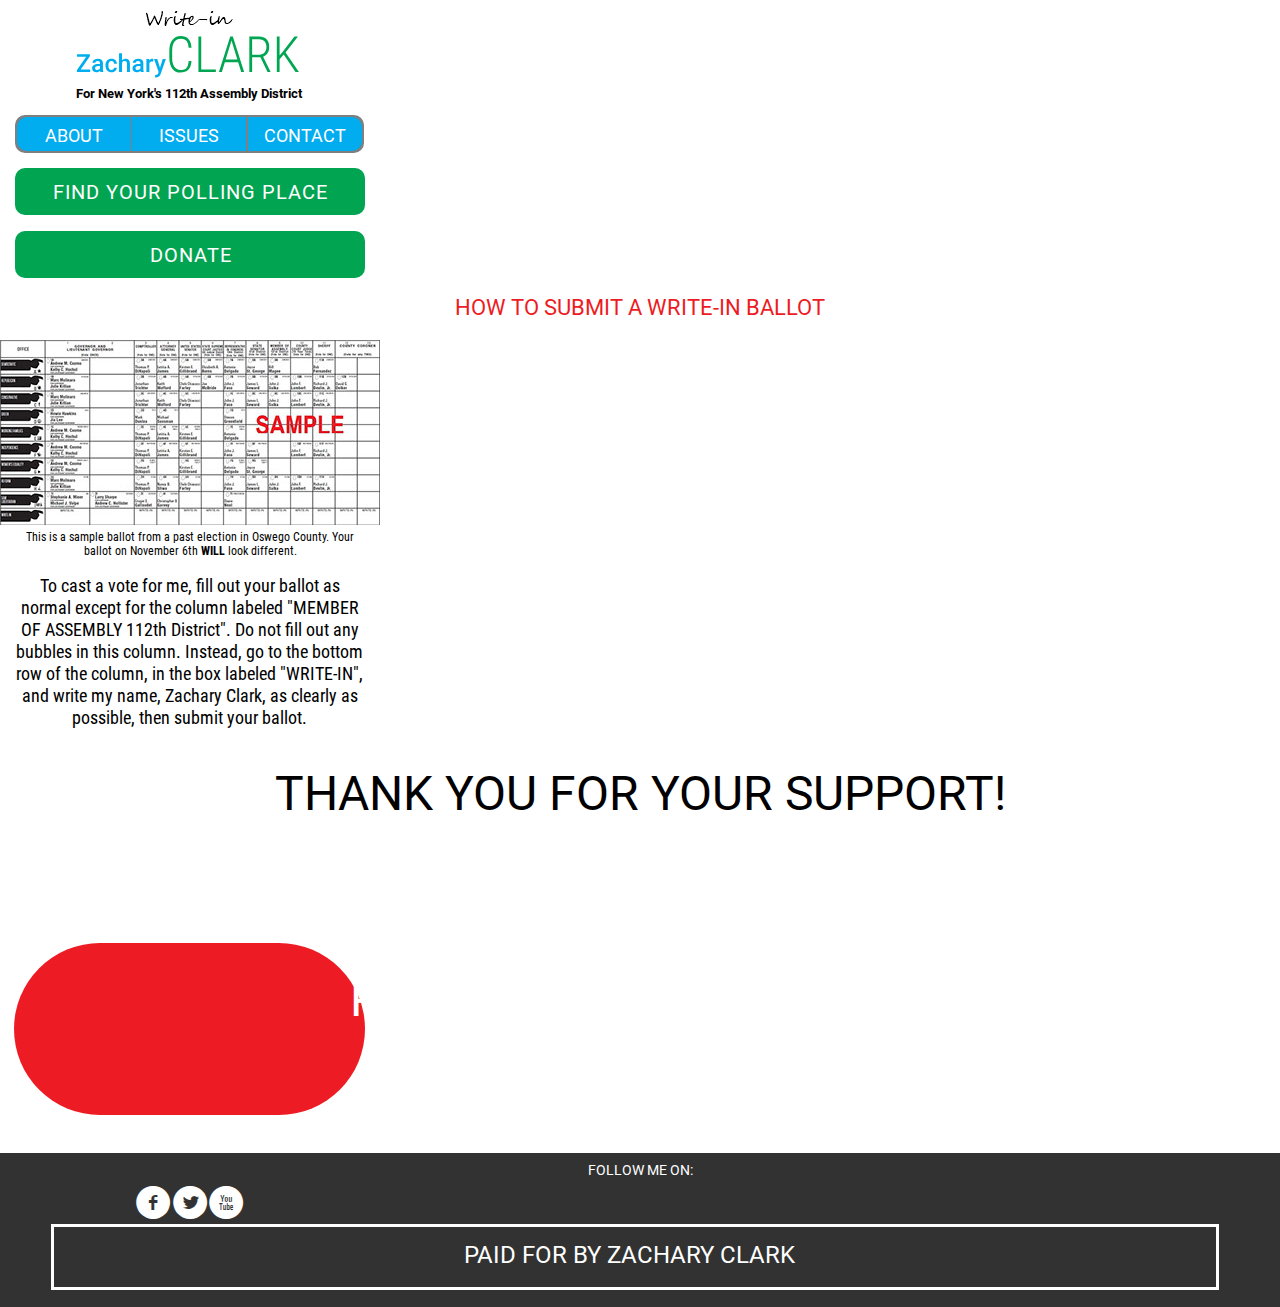
==== docs/phone/index.html @ e9e51e2f "Added Mobile Site" ====
<!DOCTYPE html>
<html class="nojs html css_verticalspacer" lang="en-US">
 <head>

  <meta http-equiv="Content-type" content="text/html;charset=UTF-8"/>
  <meta name="generator" content="2018.1.0.386"/>
  <meta name="viewport" content="width=device-width, initial-scale=1.0"/>
  
  <script type="text/javascript">
   // Update the 'nojs'/'js' class on the html node
document.documentElement.className = document.documentElement.className.replace(/\bnojs\b/g, 'js');

// Check that all required assets are uploaded and up-to-date
if(typeof Muse == "undefined") window.Muse = {}; window.Muse.assets = {"required":["museutils.js", "museconfig.js", "jquery.watch.js", "require.js", "index.css"], "outOfDate":[]};
</script>
  
  <link rel="canonical" href="http://ZacharyClarkForNY112.com/index.html"/>
  <title>Home</title>
  <!-- CSS -->
  <link rel="stylesheet" type="text/css" href="../css/site_global.css?crc=444006867"/>
  <link rel="stylesheet" type="text/css" href="css/master_a-master.css?crc=404784546"/>
  <link rel="stylesheet" type="text/css" href="css/index.css?crc=368225203" id="pagesheet"/>
    <!--/*

*/
-->
 </head>
 <body>

  <div class="clearfix borderbox" id="page"><!-- group -->
   <div class="clearfix grpelem" id="ppu1099"><!-- column -->
    <div class="clearfix colelem" id="pu1099"><!-- group -->
     <div class="clip_frame grpelem" id="u1099"><!-- svg -->
      <img class="svg svg_mar" id="u1100" src="../images/pasted-svg-125733x31.svg?crc=4185129026" onload="this.style.height=(this.offsetWidth*57/224)+'px'" alt="" data-mu-svgfallback="../images/pasted%20svg%20125733x31_poster_.png?crc=4145776174" data-heightwidthratio="0.2544642857142857" data-image-width="224" data-image-height="57"/>
     </div>
     <img class="grpelem" id="u1101-4" alt="Write-in" src="../images/u1101-4.png?crc=529679732" data-image-width="147"/><!-- rasterized frame -->
     <div class="clearfix grpelem" id="u1102-4"><!-- content -->
      <p>For New York's 112th Assembly District</p>
     </div>
     <a class="nonblock nontext Button grpelem" id="buttonu1103" href="../index.html?devicelock=desktop" data-visibility="changed" style="visibility:hidden"><!-- container box --></a>
    </div>
    <div class="rounded-corners clearfix colelem" id="u1117"><!-- group -->
     <a class="nonblock nontext rounded-corners clearfix grpelem" id="u1118" href="../meet-zachary.html?devicelock=desktop"><!-- group --><div class="clearfix grpelem" id="u1121-4"><!-- content --><h1><span id="u1121">ABOUT</span></h1></div></a>
     <a class="nonblock nontext clearfix grpelem" id="u1119" href="../issues.html?devicelock=desktop"><!-- group --><div class="clearfix grpelem" id="u1122-4"><!-- content --><h1><span id="u1122">ISSUES</span></h1></div></a>
     <a class="nonblock nontext rounded-corners clearfix grpelem" id="u1120" href="../contact.html?devicelock=desktop"><!-- group --><div class="clearfix grpelem" id="u1123-4"><!-- content --><h1><span id="u1123">CONTACT</span></h1></div></a>
    </div>
    <a class="nonblock nontext Button rounded-corners clearfix colelem" id="buttonu1191" href="https://voterlookup.elections.ny.gov/votersearch.aspx" data-visibility="changed" style="visibility:hidden" data-sizePolicy="fluidWidth" data-pintopage="page_fixedCenter"><!-- container box --><div class="clearfix grpelem" id="u1192-4"><!-- content --><h2>FIND YOUR POLLING PLACE</h2></div></a>
    <a class="nonblock nontext Button rounded-corners clearfix colelem" id="buttonu1206" href="http://paypal.me/ZacharyClarkForNY112" data-visibility="changed" style="visibility:hidden" data-sizePolicy="fluidWidth" data-pintopage="page_fixedCenter"><!-- container box --><div class="clearfix grpelem" id="u1207-4"><!-- content --><h2>DONATE</h2></div></a>
    <div class="browser_width colelem" id="u1212-4-bw">
     <div class="clearfix" id="u1212-4"><!-- content -->
      <h1>HOW TO SUBMIT A WRITE-IN BALLOT</h1>
     </div>
    </div>
    <div class="clip_frame colelem" id="u1213"><!-- image -->
     <img class="block" id="u1213_img" src="../images/sample%20ballot380x186.jpg?crc=4164751174" alt="" data-heightwidthratio="0.4868421052631579" data-image-width="380" data-image-height="185"/>
    </div>
    <div class="clearfix colelem" id="u1215-6"><!-- content -->
     <h3>This is a sample ballot from a past election in Oswego County. Your ballot on November 6th <span id="u1215-2">WILL</span> look different.</h3>
    </div>
    <div class="clearfix colelem" id="u1216-4"><!-- content -->
     <p>To cast a vote for me, fill out your ballot as normal except for the column labeled &quot;MEMBER OF ASSEMBLY 112th District&quot;. Do not fill out any bubbles in this column. Instead, go to the bottom row of the column, in the box labeled &quot;WRITE-IN&quot;, and write my name, Zachary Clark, as clearly as possible, then submit your ballot.</p>
    </div>
    <div class="browser_width colelem" id="u1228-4-bw">
     <div class="clearfix" id="u1228-4"><!-- content -->
      <p>THANK YOU FOR YOUR SUPPORT!</p>
     </div>
    </div>
    <div class="clearfix colelem" id="pu1229"><!-- group -->
     <a class="nonblock nontext rounded-corners grpelem" id="u1229" href="https://voterreg.dmv.ny.gov/MotorVoter/"><!-- simple frame --></a>
     <div class="browser_width grpelem" id="u1230-4-bw">
      <a class="nonblock nontext clearfix" id="u1230-4" href="https://voterreg.dmv.ny.gov/MotorVoter/"><!-- content --><h2>REGISTER TO VOTE TODAY</h2></a>
     </div>
    </div>
   </div>
   <div class="verticalspacer" data-offset-top="1115" data-content-above-spacer="1115" data-content-below-spacer="154" data-sizePolicy="fixed" data-pintopage="page_fixedLeft"></div>
   <div class="clearfix grpelem" id="pu1170"><!-- group -->
    <div class="browser_width grpelem" id="u1170-bw">
     <div class="clearfix" id="u1170"><!-- group -->
      <div class="clearfix grpelem" id="u1171"><!-- group -->
       <div class="clearfix grpelem" id="u1172-4"><!-- content -->
        <p>PAID FOR BY ZACHARY CLARK</p>
       </div>
      </div>
     </div>
    </div>
    <div class="browser_width grpelem" id="u1173-4-bw">
     <div class="clearfix" id="u1173-4"><!-- content -->
      <p><span id="u1173">FOLLOW ME ON:</span></p>
     </div>
    </div>
    <div class="clearfix grpelem" id="u1174-4"><!-- content -->
     <p>l</p>
    </div>
    <div class="clearfix grpelem" id="u1175-4"><!-- content -->
     <p>x</p>
    </div>
    <div class="clearfix grpelem" id="u1176-4"><!-- content -->
     <p>f</p>
    </div>
   </div>
  </div>
  <!-- Other scripts -->
  <script type="text/javascript">
   // Decide whether to suppress missing file error or not based on preference setting
var suppressMissingFileError = false
</script>
  <script type="text/javascript">
   window.Muse.assets.check=function(c){if(!window.Muse.assets.checked){window.Muse.assets.checked=!0;var b={},d=function(a,b){if(window.getComputedStyle){var c=window.getComputedStyle(a,null);return c&&c.getPropertyValue(b)||c&&c[b]||""}if(document.documentElement.currentStyle)return(c=a.currentStyle)&&c[b]||a.style&&a.style[b]||"";return""},a=function(a){if(a.match(/^rgb/))return a=a.replace(/\s+/g,"").match(/([\d\,]+)/gi)[0].split(","),(parseInt(a[0])<<16)+(parseInt(a[1])<<8)+parseInt(a[2]);if(a.match(/^\#/))return parseInt(a.substr(1),
16);return 0},f=function(f){for(var g=document.getElementsByTagName("link"),j=0;j<g.length;j++)if("text/css"==g[j].type){var l=(g[j].href||"").match(/\/?css\/([\w\-]+\.css)\?crc=(\d+)/);if(!l||!l[1]||!l[2])break;b[l[1]]=l[2]}g=document.createElement("div");g.className="version";g.style.cssText="display:none; width:1px; height:1px;";document.getElementsByTagName("body")[0].appendChild(g);for(j=0;j<Muse.assets.required.length;){var l=Muse.assets.required[j],k=l.match(/([\w\-\.]+)\.(\w+)$/),i=k&&k[1]?
k[1]:null,k=k&&k[2]?k[2]:null;switch(k.toLowerCase()){case "css":i=i.replace(/\W/gi,"_").replace(/^([^a-z])/gi,"_$1");g.className+=" "+i;i=a(d(g,"color"));k=a(d(g,"backgroundColor"));i!=0||k!=0?(Muse.assets.required.splice(j,1),"undefined"!=typeof b[l]&&(i!=b[l]>>>24||k!=(b[l]&16777215))&&Muse.assets.outOfDate.push(l)):j++;g.className="version";break;case "js":j++;break;default:throw Error("Unsupported file type: "+k);}}c?c().jquery!="1.8.3"&&Muse.assets.outOfDate.push("jquery-1.8.3.min.js"):Muse.assets.required.push("jquery-1.8.3.min.js");
g.parentNode.removeChild(g);if(Muse.assets.outOfDate.length||Muse.assets.required.length)g="Some files on the server may be missing or incorrect. Clear browser cache and try again. If the problem persists please contact website author.",f&&Muse.assets.outOfDate.length&&(g+="\nOut of date: "+Muse.assets.outOfDate.join(",")),f&&Muse.assets.required.length&&(g+="\nMissing: "+Muse.assets.required.join(",")),suppressMissingFileError?(g+="\nUse SuppressMissingFileError key in AppPrefs.xml to show missing file error pop up.",console.log(g)):alert(g)};location&&location.search&&location.search.match&&location.search.match(/muse_debug/gi)?
setTimeout(function(){f(!0)},5E3):f()}};
var muse_init=function(){require.config({baseUrl:"../"});require(["jquery","museutils","whatinput","jquery.watch"],function(c){var $ = c;$(document).ready(function(){try{
window.Muse.assets.check($);/* body */
Muse.Utils.transformMarkupToFixBrowserProblemsPreInit();/* body */
Muse.Utils.prepHyperlinks(true);/* body */
Muse.Utils.resizeHeight('.browser_width');/* resize height */
Muse.Utils.requestAnimationFrame(function() { $('body').addClass('initialized'); });/* mark body as initialized */
Muse.Utils.makeButtonsVisibleAfterSettingMinWidth();/* body */
Muse.Utils.fullPage('#page');/* 100% height page */
Muse.Utils.showWidgetsWhenReady();/* body */
Muse.Utils.transformMarkupToFixBrowserProblems();/* body */
}catch(b){if(b&&"function"==typeof b.notify?b.notify():Muse.Assert.fail("Error calling selector function: "+b),false)throw b;}})})};

</script>
  <!-- RequireJS script -->
  <script src="../scripts/require.js?crc=7928878" type="text/javascript" async data-main="../scripts/museconfig.js?crc=4286661555" onload="if (requirejs) requirejs.onError = function(requireType, requireModule) { if (requireType && requireType.toString && requireType.toString().indexOf && 0 <= requireType.toString().indexOf('#scripterror')) window.Muse.assets.check(); }" onerror="window.Muse.assets.check();"></script>
   </body>
</html>
---- docs/css/site_global.css ----
html{min-height:100%;min-width:100%;-ms-text-size-adjust:none;}body,div,dl,dt,dd,ul,ol,li,nav,h1,h2,h3,h4,h5,h6,pre,code,form,fieldset,legend,input,button,textarea,p,blockquote,th,td,a{margin:0px;padding:0px;border-width:0px;border-style:solid;border-color:transparent;-webkit-transform-origin:left top;-ms-transform-origin:left top;-o-transform-origin:left top;transform-origin:left top;background-repeat:no-repeat;}button.submit-btn{-moz-box-sizing:content-box;-webkit-box-sizing:content-box;box-sizing:content-box;}.transition{-webkit-transition-property:background-image,background-position,background-color,border-color,border-radius,color,font-size,font-style,font-weight,letter-spacing,line-height,text-align,box-shadow,text-shadow,opacity;transition-property:background-image,background-position,background-color,border-color,border-radius,color,font-size,font-style,font-weight,letter-spacing,line-height,text-align,box-shadow,text-shadow,opacity;}.transition *{-webkit-transition:inherit;transition:inherit;}table{border-collapse:collapse;border-spacing:0px;}fieldset,img{border:0px;border-style:solid;-webkit-transform-origin:left top;-ms-transform-origin:left top;-o-transform-origin:left top;transform-origin:left top;}address,caption,cite,code,dfn,em,strong,th,var,optgroup{font-style:inherit;font-weight:inherit;}del,ins{text-decoration:none;}li{list-style:none;}caption,th{text-align:left;}h1,h2,h3,h4,h5,h6{font-size:100%;font-weight:inherit;}input,button,textarea,select,optgroup,option{font-family:inherit;font-size:inherit;font-style:inherit;font-weight:inherit;}.form-grp input,.form-grp textarea{-webkit-appearance:none;-webkit-border-radius:0;}body{font-family:Arial, Helvetica Neue, Helvetica, sans-serif;text-align:left;font-size:14px;line-height:17px;word-wrap:break-word;text-rendering:optimizeLegibility;-moz-font-feature-settings:'liga';-ms-font-feature-settings:'liga';-webkit-font-feature-settings:'liga';font-feature-settings:'liga';}a:link{color:#0000FF;text-decoration:underline;}a:visited{color:#800080;text-decoration:underline;}a:hover{color:#0000FF;text-decoration:underline;}a:active{color:#EE0000;text-decoration:underline;}a.nontext{color:black;text-decoration:none;font-style:normal;font-weight:normal;}.normal_text{color:#000000;direction:ltr;font-family:Arial, Helvetica Neue, Helvetica, sans-serif;font-size:14px;font-style:normal;font-weight:normal;letter-spacing:0px;line-height:17px;text-align:left;text-decoration:none;text-indent:0px;text-transform:none;vertical-align:0px;padding:0px;}.list0 li:before{position:absolute;right:100%;letter-spacing:0px;text-decoration:none;font-weight:normal;font-style:normal;}.rtl-list li:before{right:auto;left:100%;}.nls-None > li:before,.nls-None .list3 > li:before,.nls-None .list6 > li:before{margin-right:6px;content:'•';}.nls-None .list1 > li:before,.nls-None .list4 > li:before,.nls-None .list7 > li:before{margin-right:6px;content:'○';}.nls-None,.nls-None .list1,.nls-None .list2,.nls-None .list3,.nls-None .list4,.nls-None .list5,.nls-None .list6,.nls-None .list7,.nls-None .list8{padding-left:34px;}.nls-None.rtl-list,.nls-None .list1.rtl-list,.nls-None .list2.rtl-list,.nls-None .list3.rtl-list,.nls-None .list4.rtl-list,.nls-None .list5.rtl-list,.nls-None .list6.rtl-list,.nls-None .list7.rtl-list,.nls-None .list8.rtl-list{padding-left:0px;padding-right:34px;}.nls-None .list2 > li:before,.nls-None .list5 > li:before,.nls-None .list8 > li:before{margin-right:6px;content:'-';}.nls-None.rtl-list > li:before,.nls-None .list1.rtl-list > li:before,.nls-None .list2.rtl-list > li:before,.nls-None .list3.rtl-list > li:before,.nls-None .list4.rtl-list > li:before,.nls-None .list5.rtl-list > li:before,.nls-None .list6.rtl-list > li:before,.nls-None .list7.rtl-list > li:before,.nls-None .list8.rtl-list > li:before{margin-right:0px;margin-left:6px;}.TabbedPanelsTab{white-space:nowrap;}.MenuBar .MenuBarView,.MenuBar .SubMenuView{display:block;list-style:none;}.MenuBar .SubMenu{display:none;position:absolute;}.NoWrap{white-space:nowrap;word-wrap:normal;}.rootelem{margin-left:auto;margin-right:auto;}.colelem{display:inline;float:left;clear:both;}.clearfix:after{content:"\0020";visibility:hidden;display:block;height:0px;clear:both;}*:first-child+html .clearfix{zoom:1;}.clip_frame{overflow:hidden;}.popup_anchor{position:relative;width:0px;height:0px;}.allow_click_through *{pointer-events:auto;}.popup_element{z-index:100000;}.svg{display:block;vertical-align:top;}span.wrap{content:'';clear:left;display:block;}span.actAsInlineDiv{display:inline-block;}.position_content,.excludeFromNormalFlow{float:left;}.preload_images{position:absolute;overflow:hidden;left:-9999px;top:-9999px;height:1px;width:1px;}.preload{height:1px;width:1px;}.animateStates{-webkit-transition:0.3s ease-in-out;-moz-transition:0.3s ease-in-out;-o-transition:0.3s ease-in-out;transition:0.3s ease-in-out;}[data-whatinput="mouse"] *:focus,[data-whatinput="touch"] *:focus,input:focus,textarea:focus{outline:none;}textarea{resize:none;overflow:auto;}.allow_click_through,.fld-prompt{pointer-events:none;}.wrapped-input{position:absolute;top:0px;left:0px;background:transparent;border:none;}.submit-btn{z-index:50000;cursor:pointer;}.anchor_item{width:22px;height:18px;}.MenuBar .SubMenuVisible,.MenuBarVertical .SubMenuVisible,.MenuBar .SubMenu .SubMenuVisible,.popup_element.Active,span.actAsPara,.actAsDiv,a.nonblock.nontext,img.block{display:block;}.widget_invisible,.js .invi,.js .mse_pre_init{visibility:hidden;}.ose_ei{visibility:hidden;z-index:0;}.no_vert_scroll{overflow-y:hidden;}.always_vert_scroll{overflow-y:scroll;}.always_horz_scroll{overflow-x:scroll;}.fullscreen{overflow:hidden;left:0px;top:0px;position:fixed;height:100%;width:100%;-moz-box-sizing:border-box;-webkit-box-sizing:border-box;-ms-box-sizing:border-box;box-sizing:border-box;}.fullwidth{position:absolute;}.borderbox{-moz-box-sizing:border-box;-webkit-box-sizing:border-box;-ms-box-sizing:border-box;box-sizing:border-box;}.scroll_wrapper{position:absolute;overflow:auto;left:0px;right:0px;top:0px;bottom:0px;padding-top:0px;padding-bottom:0px;margin-top:0px;margin-bottom:0px;}.browser_width > *{position:absolute;left:0px;right:0px;}.grpelem,.accordion_wrapper{display:inline;float:left;}.fld-checkbox input[type=checkbox],.fld-radiobutton input[type=radio]{position:absolute;overflow:hidden;clip:rect(0px, 0px, 0px, 0px);height:1px;width:1px;margin:-1px;padding:0px;border:0px;}.fld-checkbox input[type=checkbox] + label,.fld-radiobutton input[type=radio] + label{display:inline-block;background-repeat:no-repeat;cursor:pointer;float:left;width:100%;height:100%;}.pointer_cursor,.fld-recaptcha-mode,.fld-recaptcha-refresh,.fld-recaptcha-help{cursor:pointer;}p,h1,h2,h3,h4,h5,h6,ol,ul,span.actAsPara{max-height:1000000px;}.superscript{vertical-align:super;font-size:66%;line-height:0px;}.subscript{vertical-align:sub;font-size:66%;line-height:0px;}.horizontalSlideShow{-ms-touch-action:pan-y;touch-action:pan-y;}.verticalSlideShow{-ms-touch-action:pan-x;touch-action:pan-x;}.colelem100,.verticalspacer{clear:both;}.list0 li,.MenuBar .MenuItemContainer,.SlideShowContentPanel .fullscreen img,.css_verticalspacer .verticalspacer{position:relative;}.popup_element.Inactive,.js .disn,.js .an_invi,.hidden,.breakpoint{display:none;}#muse_css_mq{position:absolute;display:none;background-color:#FFFFFE;}.fluid_height_spacer{width:0.01px;}.muse_check_css{display:none;position:fixed;}@media screen and (-webkit-min-device-pixel-ratio:0){body{text-rendering:auto;}}
---- docs/phone/css/master_a-master.css ----
#buttonu1103.ButtonSelected,#u1099{background-color:transparent;}#u1100{display:block;}#u1101-4{display:block;vertical-align:top;}#u1102-4{background-color:transparent;line-height:16px;font-size:13px;font-family:'__Roboto_5';font-weight:700;}#buttonu1103{border-color:#787878;background-color:transparent;opacity:0;-ms-filter:"progid:DXImageTransform.Microsoft.Alpha(Opacity=0)";filter:alpha(opacity=0);}#buttonu1103:hover{background-color:#141414;}#u1117{border-style:solid;border-width:2px;border-color:#7F7F7F;background-color:#7F7F7F;border-radius:10px;}#u1118{background-color:#01ACEF;border-radius:10px 0px 0px 10px ;}#u1119{background-color:#01ACEF;}#u1120{background-color:#01ACEF;border-radius:0px 10px 10px 0px ;}#u1118:hover,#u1119:hover,#u1120:hover{background-color:#7F7F7F;}#u1121-4,#u1122-4,#u1123-4{background-color:transparent;color:#FFFFFF;text-align:center;font-size:18px;line-height:22px;font-family:'__Roboto_5';font-weight:400;}#u1170{background-color:#323232;}#u1171{border-style:solid;border-width:3px;border-color:#FFFFFF;background-color:transparent;}#u1172-4{background-color:transparent;color:#FFFFFF;text-align:center;font-size:24px;line-height:29px;font-family:'__Roboto_5';font-weight:400;}#u1173-4{background-color:transparent;color:#FFFFFF;text-align:center;font-family:'__Roboto_5';font-weight:400;}#u1121,#u1122,#u1123,#u1173{color:#FFFFFF;}#u1174-4{background-color:transparent;text-align:center;font-size:48px;color:#FFFFFF;letter-spacing:1px;line-height:58px;font-family:'__Socialico_5';font-weight:400;}#u1175-4{background-color:transparent;text-align:center;font-size:48px;color:#FFFFFF;letter-spacing:1px;line-height:58px;font-family:'__Socialico_5';font-weight:400;}#u1176-4{background-color:transparent;text-align:center;font-size:48px;color:#FFFFFF;letter-spacing:1px;line-height:58px;font-family:'__Socialico_5';font-weight:400;}#u1174-4:hover p,#u1175-4:hover p,#u1176-4:hover p{color:#FFFFFF;visibility:inherit;}
---- docs/phone/css/index.css ----
/*

*/
.version.index{color:#000015;background-color:#F2ABB3;}#page{z-index:1;min-height:1307px;background-image:none;border-width:0px;border-color:#000000;background-color:transparent;width:100%;max-width:380px;}#ppu1099{z-index:0;padding-bottom:0px;margin-right:-10000px;margin-top:9px;width:178.95%;}#pu1099{z-index:2;width:88.83%;left:0%;margin-left:11.18%;}#u1099{z-index:2;position:relative;margin-right:-10000px;margin-top:20px;width:36.93%;}#u1100{z-index:3;margin-bottom:-0.4484304932735426%;width:100.45%;}#u1101-4{z-index:4;position:relative;margin-right:-10000px;width:24.34%;left:6.3%;}#u1102-4{z-index:8;min-height:37px;position:relative;margin-right:-10000px;margin-top:77px;width:37.75%;}#buttonu1103{z-index:12;height:96px;position:relative;margin-right:-10000px;width:100%;}.ie #buttonu1103{background-color:#FFFFFF;opacity:0.01;-ms-filter:"progid:DXImageTransform.Microsoft.Alpha(Opacity=1)";filter:alpha(opacity=1);}#buttonu1103:hover,#buttonu1103.ButtonSelected{height:96px;min-height:0px;width:100%;margin:0px -10000px 0px 0%;}.ie #buttonu1103.ButtonSelected{background-color:#FFFFFF;opacity:0.01;-ms-filter:"progid:DXImageTransform.Microsoft.Alpha(Opacity=1)";filter:alpha(opacity=1);}#u1117{z-index:13;top:-8px;margin-bottom:-8px;position:relative;width:50.74%;left:0%;margin-left:2.21%;}#u1118{z-index:14;position:relative;margin-right:-10000px;width:33.05%;}#u1121-4{z-index:17;min-height:34px;margin-bottom:-8px;position:relative;margin-right:-10000px;margin-top:8px;width:100%;}#u1119{z-index:15;position:relative;margin-right:-10000px;width:33.05%;left:33.34%;}#u1122-4{z-index:21;min-height:34px;margin-bottom:-8px;position:relative;margin-right:-10000px;margin-top:8px;width:100%;}#u1120{z-index:16;position:relative;margin-right:-10000px;width:33.05%;left:66.96%;}#u1118:hover,#u1119:hover,#u1120:hover{min-height:0px;width:33.05%;margin:0px -10000px 0px 0%;}#u1123-4{z-index:25;min-height:34px;margin-bottom:-8px;position:relative;margin-right:-10000px;margin-top:8px;width:100%;}#buttonu1191{z-index:51;border-color:#787878;background-color:#01A451;border-radius:10px;padding-bottom:11px;margin-top:15px;position:relative;width:51.48%;margin-left:2.21%;left:0px;}#buttonu1191:hover{background-color:#7F7F7F;min-height:0px;width:51.48%;left:0px;margin:15px 0px 0px 2.2058823529411766%;}#buttonu1191.ButtonSelected{background-color:#01A451;min-height:0px;width:51.48%;left:0px;margin:15px 0px 0px 2.2058823529411766%;}#u1192-4{z-index:52;min-height:23px;background-color:transparent;text-align:center;font-size:20px;color:#FFFFFF;letter-spacing:1px;line-height:24px;font-family:'__Roboto_5';font-weight:400;position:relative;margin-right:-10000px;margin-top:12px;width:95.15%;left:2.58%;}#buttonu1191:hover #u1192-4{padding-top:0px;padding-bottom:0px;min-height:23px;width:95.15%;margin:12px -10000px 0px 0%;}#buttonu1191:hover #u1192-4 p,#buttonu1191:hover #u1192-4 h2,#buttonu1191.ButtonSelected #u1192-4 p,#buttonu1191.ButtonSelected #u1192-4 h2{color:#FFFFFF;visibility:inherit;}#buttonu1206{z-index:56;border-color:#787878;background-color:#01A451;border-radius:10px;padding-bottom:11px;margin-top:16px;position:relative;width:51.48%;margin-left:2.21%;left:0px;}#buttonu1206:hover{background-color:#7F7F7F;min-height:0px;width:51.48%;left:0px;margin:16px 0px 0px 2.2058823529411766%;}#buttonu1206.ButtonSelected{background-color:#01A451;min-height:0px;width:51.48%;left:0px;margin:16px 0px 0px 2.2058823529411766%;}#u1207-4{z-index:57;min-height:23px;background-color:transparent;text-align:center;font-size:20px;color:#FFFFFF;letter-spacing:1px;line-height:24px;font-family:'__Roboto_5';font-weight:400;position:relative;margin-right:-10000px;margin-top:12px;width:95.15%;left:2.58%;}#buttonu1191.ButtonSelected #u1192-4,#buttonu1206:hover #u1207-4{padding-top:0px;padding-bottom:0px;min-height:23px;width:95.15%;margin:12px -10000px 0px 0%;}#buttonu1206.ButtonSelected #u1207-4{padding-top:0px;padding-bottom:0px;min-height:23px;width:95.15%;margin:12px -10000px 0px 0%;}#buttonu1206:hover #u1207-4 p,#buttonu1206:hover #u1207-4 h2,#buttonu1206.ButtonSelected #u1207-4 p,#buttonu1206.ButtonSelected #u1207-4 h2{color:#FFFFFF;visibility:inherit;}#u1212-4{z-index:61;min-height:29px;background-color:transparent;color:#ED1C24;text-align:center;font-size:22px;line-height:26px;font-family:'__Roboto_5';font-weight:400;}.js body{visibility:hidden;}.js body.initialized{visibility:visible;}#u1212-4-bw{z-index:61;min-height:29px;margin-top:17px;left:0px;margin-left:0px;}#u1213{z-index:65;background-color:transparent;margin-top:16px;position:relative;width:55.89%;left:0%;margin-left:0%;}#u1213_img{width:100%;}#u1215-6{z-index:67;min-height:29px;background-color:transparent;text-align:center;font-size:12px;line-height:14px;font-family:'__Roboto Condensed_5';font-weight:400;margin-top:5px;position:relative;width:51.48%;left:0%;margin-left:2.21%;}#u1215-2{font-weight:700;}#u1216-4{z-index:73;min-height:110px;background-color:transparent;text-align:center;font-size:18px;line-height:22px;font-family:'__Roboto Condensed_5';font-weight:400;margin-top:16px;position:relative;width:51.62%;left:0%;margin-left:2.06%;}#u1228-4{z-index:77;min-height:142px;background-color:transparent;text-align:center;font-size:48px;line-height:58px;font-family:'__Roboto_5';font-weight:400;}#u1228-4-bw{z-index:77;min-height:142px;margin-top:36px;left:0px;margin-left:0px;}#pu1229{z-index:81;margin-top:36px;width:55.89%;left:0%;margin-left:0%;}#u1229{z-index:81;height:172px;background-color:#ED1C24;border-radius:150px;position:relative;margin-right:-10000px;width:92.37%;left:3.69%;}#u1229:hover{background-color:#7F7F7F;height:172px;min-height:0px;width:92.37%;margin:0px -10000px 0px 0%;}#u1230-4{z-index:82;min-height:95px;background-color:transparent;color:#FFFFFF;text-align:center;font-size:48px;line-height:58px;font-family:'__Roboto_5';font-weight:400;}#u1230-4-bw{z-index:82;min-height:95px;margin-top:28px;}.css_verticalspacer .verticalspacer{height:calc(100vh - 1269px);}#pu1170{z-index:29;margin-right:-10000px;width:100%;}#u1170{z-index:29;min-height:137px;padding-bottom:17px;}#u1171{z-index:30;position:relative;margin-right:-10000px;margin-top:71px;width:90.79%;left:3.95%;}#u1172-4{z-index:31;min-height:60px;margin-bottom:-14px;position:relative;margin-right:-10000px;margin-top:14px;width:109.57%;left:-5.22%;}#u1170-bw{z-index:29;min-height:137px;}#u1173-4{z-index:35;min-height:1px;}#u1173-4-bw{z-index:35;min-height:1px;margin-top:9px;}#u1174-4{z-index:39;min-height:37px;position:relative;margin-right:-10000px;margin-top:22px;width:11.32%;left:44.48%;}#u1175-4{z-index:43;min-height:37px;position:relative;margin-right:-10000px;margin-top:22px;width:11.32%;left:53.95%;}#u1176-4{z-index:47;min-height:37px;position:relative;margin-right:-10000px;margin-top:22px;width:11.32%;left:34.74%;}#u1174-4:hover,#u1175-4:hover,#u1176-4:hover{padding-top:0px;padding-bottom:0px;min-height:37px;width:11.32%;margin:22px -10000px 0px 0%;}#muse_css_mq,.html{background-color:#FFFFFF;}body{position:relative;min-width:320px;}.verticalspacer{min-height:38px;}@font-face{font-family:'__Roboto Condensed_5';src:url('../../fonts/roboto-condensed-v16-latin-700.eot');src:local('☺'), url('../../fonts/roboto-condensed-v16-latin-700.woff') format('woff'), url('../../fonts/roboto-condensed-v16-latin-700.svg') format('svg');font-weight:700;font-style:normal;}@font-face{font-family:'__Roboto_5';src:url('../../fonts/roboto-v18-latin-regular.eot');src:local('☺'), url('../../fonts/roboto-v18-latin-regular.woff') format('woff'), url('../../fonts/roboto-v18-latin-regular.svg') format('svg');font-weight:400;font-style:normal;}@font-face{font-family:'__Roboto_5';src:url('../../fonts/roboto-v18-latin-700.eot');src:local('☺'), url('../../fonts/roboto-v18-latin-700.woff') format('woff'), url('../../fonts/roboto-v18-latin-700.svg') format('svg');font-weight:700;font-style:normal;}@font-face{font-family:'__Roboto Condensed_5';src:url('../../fonts/roboto-condensed-v16-latin-regular.eot');src:local('☺'), url('../../fonts/roboto-condensed-v16-latin-regular.woff') format('woff'), url('../../fonts/roboto-condensed-v16-latin-regular.svg') format('svg');font-weight:400;font-style:normal;}@font-face{font-family:'__Socialico_5';src:url('../../fonts/socialico-webfont.eot');src:local('☺'), url('../../fonts/socialico-webfont.woff') format('woff'), url('../../fonts/socialico-webfont.svg') format('svg');font-weight:400;font-style:normal;}
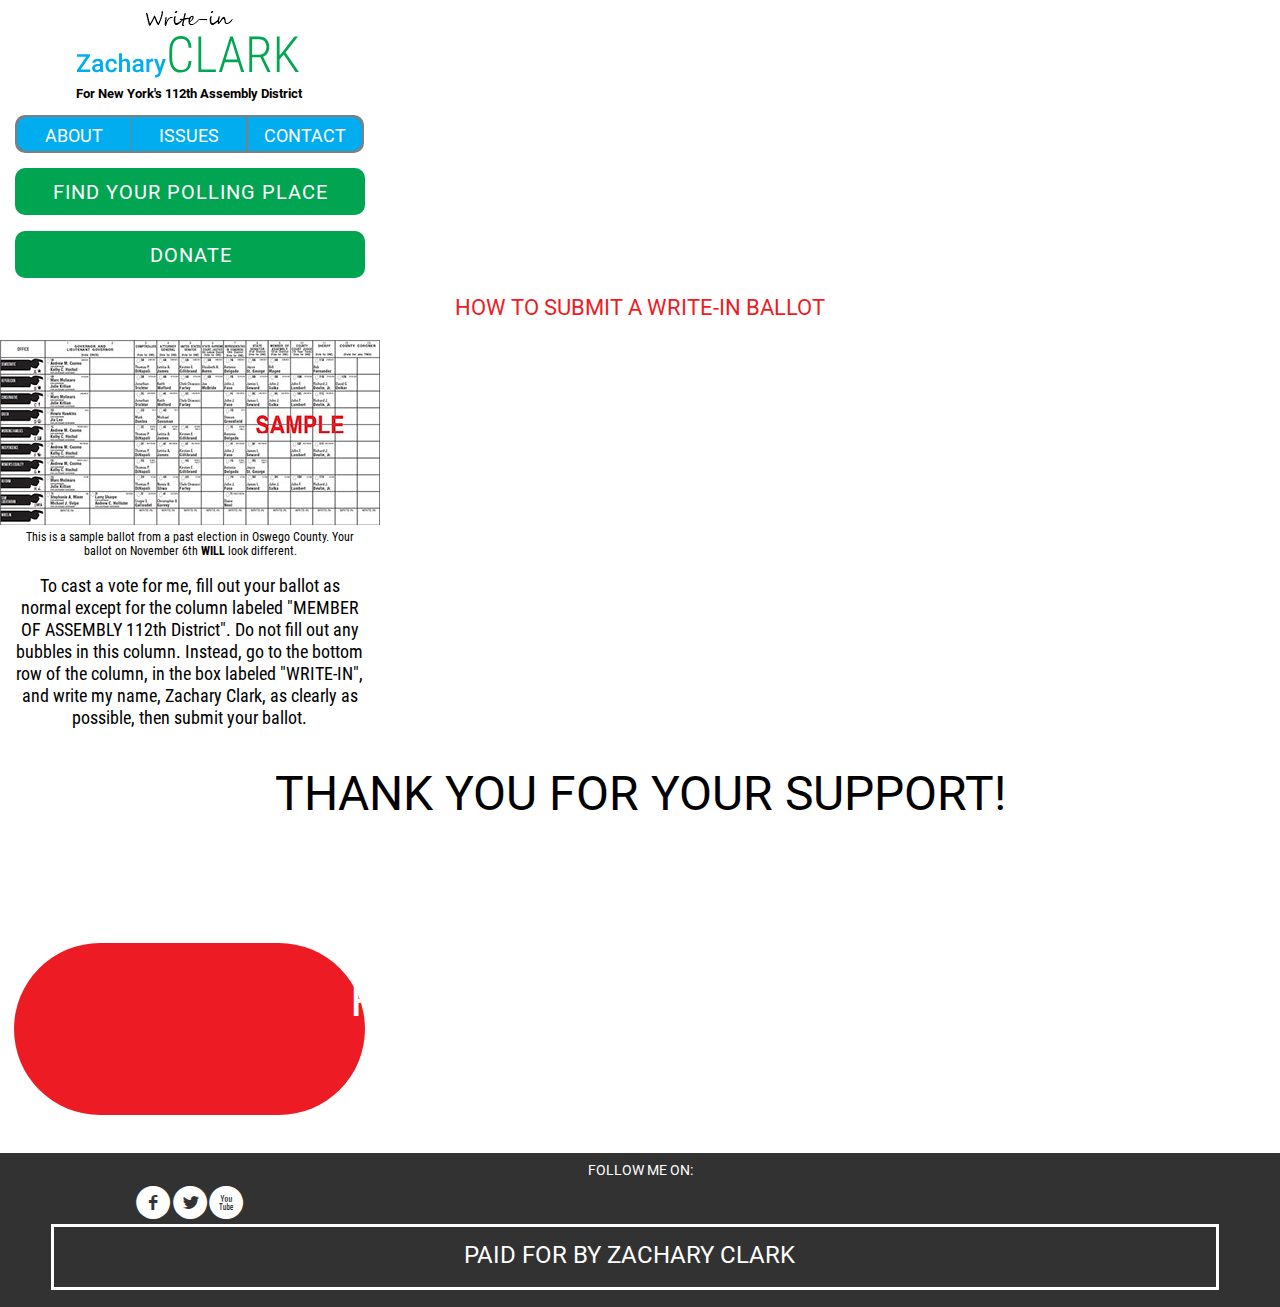
==== commit b2d341a8: "Fixed navigation on mobile site" ====
--- a/docs/phone/index.html
+++ b/docs/phone/index.html
@@ -19,7 +19,7 @@
   <!-- CSS -->
   <link rel="stylesheet" type="text/css" href="../css/site_global.css?crc=444006867"/>
   <link rel="stylesheet" type="text/css" href="css/master_a-master.css?crc=404784546"/>
-  <link rel="stylesheet" type="text/css" href="css/index.css?crc=368225203" id="pagesheet"/>
+  <link rel="stylesheet" type="text/css" href="css/index.css?crc=4197592682" id="pagesheet"/>
     <!--/*
 
 */
@@ -37,12 +37,12 @@
      <div class="clearfix grpelem" id="u1102-4"><!-- content -->
       <p>For New York's 112th Assembly District</p>
      </div>
-     <a class="nonblock nontext Button grpelem" id="buttonu1103" href="../index.html?devicelock=desktop" data-visibility="changed" style="visibility:hidden"><!-- container box --></a>
+     <a class="nonblock nontext Button ButtonSelected grpelem" id="buttonu1103" href="index.html" data-visibility="changed" style="visibility:hidden"><!-- container box --></a>
     </div>
     <div class="rounded-corners clearfix colelem" id="u1117"><!-- group -->
-     <a class="nonblock nontext rounded-corners clearfix grpelem" id="u1118" href="../meet-zachary.html?devicelock=desktop"><!-- group --><div class="clearfix grpelem" id="u1121-4"><!-- content --><h1><span id="u1121">ABOUT</span></h1></div></a>
-     <a class="nonblock nontext clearfix grpelem" id="u1119" href="../issues.html?devicelock=desktop"><!-- group --><div class="clearfix grpelem" id="u1122-4"><!-- content --><h1><span id="u1122">ISSUES</span></h1></div></a>
-     <a class="nonblock nontext rounded-corners clearfix grpelem" id="u1120" href="../contact.html?devicelock=desktop"><!-- group --><div class="clearfix grpelem" id="u1123-4"><!-- content --><h1><span id="u1123">CONTACT</span></h1></div></a>
+     <a class="nonblock nontext rounded-corners clearfix grpelem" id="u1118" href="meet-zachary.html"><!-- group --><div class="clearfix grpelem" id="u1121-4"><!-- content --><h1><span id="u1121">ABOUT</span></h1></div></a>
+     <a class="nonblock nontext clearfix grpelem" id="u1119" href="issues.html"><!-- group --><div class="clearfix grpelem" id="u1122-4"><!-- content --><h1><span id="u1122">ISSUES</span></h1></div></a>
+     <a class="nonblock nontext rounded-corners clearfix grpelem" id="u1120" href="contact.html"><!-- group --><div class="clearfix grpelem" id="u1123-4"><!-- content --><h1><span id="u1123">CONTACT</span></h1></div></a>
     </div>
     <a class="nonblock nontext Button rounded-corners clearfix colelem" id="buttonu1191" href="https://voterlookup.elections.ny.gov/votersearch.aspx" data-visibility="changed" style="visibility:hidden" data-sizePolicy="fluidWidth" data-pintopage="page_fixedCenter"><!-- container box --><div class="clearfix grpelem" id="u1192-4"><!-- content --><h2>FIND YOUR POLLING PLACE</h2></div></a>
     <a class="nonblock nontext Button rounded-corners clearfix colelem" id="buttonu1206" href="http://paypal.me/ZacharyClarkForNY112" data-visibility="changed" style="visibility:hidden" data-sizePolicy="fluidWidth" data-pintopage="page_fixedCenter"><!-- container box --><div class="clearfix grpelem" id="u1207-4"><!-- content --><h2>DONATE</h2></div></a>
--- a/docs/phone/css/index.css
+++ b/docs/phone/css/index.css
@@ -1,4 +1,4 @@
 /*
 
 */
-.version.index{color:#000015;background-color:#F2ABB3;}#page{z-index:1;min-height:1307px;background-image:none;border-width:0px;border-color:#000000;background-color:transparent;width:100%;max-width:380px;}#ppu1099{z-index:0;padding-bottom:0px;margin-right:-10000px;margin-top:9px;width:178.95%;}#pu1099{z-index:2;width:88.83%;left:0%;margin-left:11.18%;}#u1099{z-index:2;position:relative;margin-right:-10000px;margin-top:20px;width:36.93%;}#u1100{z-index:3;margin-bottom:-0.4484304932735426%;width:100.45%;}#u1101-4{z-index:4;position:relative;margin-right:-10000px;width:24.34%;left:6.3%;}#u1102-4{z-index:8;min-height:37px;position:relative;margin-right:-10000px;margin-top:77px;width:37.75%;}#buttonu1103{z-index:12;height:96px;position:relative;margin-right:-10000px;width:100%;}.ie #buttonu1103{background-color:#FFFFFF;opacity:0.01;-ms-filter:"progid:DXImageTransform.Microsoft.Alpha(Opacity=1)";filter:alpha(opacity=1);}#buttonu1103:hover,#buttonu1103.ButtonSelected{height:96px;min-height:0px;width:100%;margin:0px -10000px 0px 0%;}.ie #buttonu1103.ButtonSelected{background-color:#FFFFFF;opacity:0.01;-ms-filter:"progid:DXImageTransform.Microsoft.Alpha(Opacity=1)";filter:alpha(opacity=1);}#u1117{z-index:13;top:-8px;margin-bottom:-8px;position:relative;width:50.74%;left:0%;margin-left:2.21%;}#u1118{z-index:14;position:relative;margin-right:-10000px;width:33.05%;}#u1121-4{z-index:17;min-height:34px;margin-bottom:-8px;position:relative;margin-right:-10000px;margin-top:8px;width:100%;}#u1119{z-index:15;position:relative;margin-right:-10000px;width:33.05%;left:33.34%;}#u1122-4{z-index:21;min-height:34px;margin-bottom:-8px;position:relative;margin-right:-10000px;margin-top:8px;width:100%;}#u1120{z-index:16;position:relative;margin-right:-10000px;width:33.05%;left:66.96%;}#u1118:hover,#u1119:hover,#u1120:hover{min-height:0px;width:33.05%;margin:0px -10000px 0px 0%;}#u1123-4{z-index:25;min-height:34px;margin-bottom:-8px;position:relative;margin-right:-10000px;margin-top:8px;width:100%;}#buttonu1191{z-index:51;border-color:#787878;background-color:#01A451;border-radius:10px;padding-bottom:11px;margin-top:15px;position:relative;width:51.48%;margin-left:2.21%;left:0px;}#buttonu1191:hover{background-color:#7F7F7F;min-height:0px;width:51.48%;left:0px;margin:15px 0px 0px 2.2058823529411766%;}#buttonu1191.ButtonSelected{background-color:#01A451;min-height:0px;width:51.48%;left:0px;margin:15px 0px 0px 2.2058823529411766%;}#u1192-4{z-index:52;min-height:23px;background-color:transparent;text-align:center;font-size:20px;color:#FFFFFF;letter-spacing:1px;line-height:24px;font-family:'__Roboto_5';font-weight:400;position:relative;margin-right:-10000px;margin-top:12px;width:95.15%;left:2.58%;}#buttonu1191:hover #u1192-4{padding-top:0px;padding-bottom:0px;min-height:23px;width:95.15%;margin:12px -10000px 0px 0%;}#buttonu1191:hover #u1192-4 p,#buttonu1191:hover #u1192-4 h2,#buttonu1191.ButtonSelected #u1192-4 p,#buttonu1191.ButtonSelected #u1192-4 h2{color:#FFFFFF;visibility:inherit;}#buttonu1206{z-index:56;border-color:#787878;background-color:#01A451;border-radius:10px;padding-bottom:11px;margin-top:16px;position:relative;width:51.48%;margin-left:2.21%;left:0px;}#buttonu1206:hover{background-color:#7F7F7F;min-height:0px;width:51.48%;left:0px;margin:16px 0px 0px 2.2058823529411766%;}#buttonu1206.ButtonSelected{background-color:#01A451;min-height:0px;width:51.48%;left:0px;margin:16px 0px 0px 2.2058823529411766%;}#u1207-4{z-index:57;min-height:23px;background-color:transparent;text-align:center;font-size:20px;color:#FFFFFF;letter-spacing:1px;line-height:24px;font-family:'__Roboto_5';font-weight:400;position:relative;margin-right:-10000px;margin-top:12px;width:95.15%;left:2.58%;}#buttonu1191.ButtonSelected #u1192-4,#buttonu1206:hover #u1207-4{padding-top:0px;padding-bottom:0px;min-height:23px;width:95.15%;margin:12px -10000px 0px 0%;}#buttonu1206.ButtonSelected #u1207-4{padding-top:0px;padding-bottom:0px;min-height:23px;width:95.15%;margin:12px -10000px 0px 0%;}#buttonu1206:hover #u1207-4 p,#buttonu1206:hover #u1207-4 h2,#buttonu1206.ButtonSelected #u1207-4 p,#buttonu1206.ButtonSelected #u1207-4 h2{color:#FFFFFF;visibility:inherit;}#u1212-4{z-index:61;min-height:29px;background-color:transparent;color:#ED1C24;text-align:center;font-size:22px;line-height:26px;font-family:'__Roboto_5';font-weight:400;}.js body{visibility:hidden;}.js body.initialized{visibility:visible;}#u1212-4-bw{z-index:61;min-height:29px;margin-top:17px;left:0px;margin-left:0px;}#u1213{z-index:65;background-color:transparent;margin-top:16px;position:relative;width:55.89%;left:0%;margin-left:0%;}#u1213_img{width:100%;}#u1215-6{z-index:67;min-height:29px;background-color:transparent;text-align:center;font-size:12px;line-height:14px;font-family:'__Roboto Condensed_5';font-weight:400;margin-top:5px;position:relative;width:51.48%;left:0%;margin-left:2.21%;}#u1215-2{font-weight:700;}#u1216-4{z-index:73;min-height:110px;background-color:transparent;text-align:center;font-size:18px;line-height:22px;font-family:'__Roboto Condensed_5';font-weight:400;margin-top:16px;position:relative;width:51.62%;left:0%;margin-left:2.06%;}#u1228-4{z-index:77;min-height:142px;background-color:transparent;text-align:center;font-size:48px;line-height:58px;font-family:'__Roboto_5';font-weight:400;}#u1228-4-bw{z-index:77;min-height:142px;margin-top:36px;left:0px;margin-left:0px;}#pu1229{z-index:81;margin-top:36px;width:55.89%;left:0%;margin-left:0%;}#u1229{z-index:81;height:172px;background-color:#ED1C24;border-radius:150px;position:relative;margin-right:-10000px;width:92.37%;left:3.69%;}#u1229:hover{background-color:#7F7F7F;height:172px;min-height:0px;width:92.37%;margin:0px -10000px 0px 0%;}#u1230-4{z-index:82;min-height:95px;background-color:transparent;color:#FFFFFF;text-align:center;font-size:48px;line-height:58px;font-family:'__Roboto_5';font-weight:400;}#u1230-4-bw{z-index:82;min-height:95px;margin-top:28px;}.css_verticalspacer .verticalspacer{height:calc(100vh - 1269px);}#pu1170{z-index:29;margin-right:-10000px;width:100%;}#u1170{z-index:29;min-height:137px;padding-bottom:17px;}#u1171{z-index:30;position:relative;margin-right:-10000px;margin-top:71px;width:90.79%;left:3.95%;}#u1172-4{z-index:31;min-height:60px;margin-bottom:-14px;position:relative;margin-right:-10000px;margin-top:14px;width:109.57%;left:-5.22%;}#u1170-bw{z-index:29;min-height:137px;}#u1173-4{z-index:35;min-height:1px;}#u1173-4-bw{z-index:35;min-height:1px;margin-top:9px;}#u1174-4{z-index:39;min-height:37px;position:relative;margin-right:-10000px;margin-top:22px;width:11.32%;left:44.48%;}#u1175-4{z-index:43;min-height:37px;position:relative;margin-right:-10000px;margin-top:22px;width:11.32%;left:53.95%;}#u1176-4{z-index:47;min-height:37px;position:relative;margin-right:-10000px;margin-top:22px;width:11.32%;left:34.74%;}#u1174-4:hover,#u1175-4:hover,#u1176-4:hover{padding-top:0px;padding-bottom:0px;min-height:37px;width:11.32%;margin:22px -10000px 0px 0%;}#muse_css_mq,.html{background-color:#FFFFFF;}body{position:relative;min-width:320px;}.verticalspacer{min-height:38px;}@font-face{font-family:'__Roboto Condensed_5';src:url('../../fonts/roboto-condensed-v16-latin-700.eot');src:local('☺'), url('../../fonts/roboto-condensed-v16-latin-700.woff') format('woff'), url('../../fonts/roboto-condensed-v16-latin-700.svg') format('svg');font-weight:700;font-style:normal;}@font-face{font-family:'__Roboto_5';src:url('../../fonts/roboto-v18-latin-regular.eot');src:local('☺'), url('../../fonts/roboto-v18-latin-regular.woff') format('woff'), url('../../fonts/roboto-v18-latin-regular.svg') format('svg');font-weight:400;font-style:normal;}@font-face{font-family:'__Roboto_5';src:url('../../fonts/roboto-v18-latin-700.eot');src:local('☺'), url('../../fonts/roboto-v18-latin-700.woff') format('woff'), url('../../fonts/roboto-v18-latin-700.svg') format('svg');font-weight:700;font-style:normal;}@font-face{font-family:'__Roboto Condensed_5';src:url('../../fonts/roboto-condensed-v16-latin-regular.eot');src:local('☺'), url('../../fonts/roboto-condensed-v16-latin-regular.woff') format('woff'), url('../../fonts/roboto-condensed-v16-latin-regular.svg') format('svg');font-weight:400;font-style:normal;}@font-face{font-family:'__Socialico_5';src:url('../../fonts/socialico-webfont.eot');src:local('☺'), url('../../fonts/socialico-webfont.woff') format('woff'), url('../../fonts/socialico-webfont.svg') format('svg');font-weight:400;font-style:normal;}+.version.index{color:#0000FA;background-color:#322E6A;}#page{z-index:1;min-height:1307px;background-image:none;border-width:0px;border-color:#000000;background-color:transparent;width:100%;max-width:380px;}#ppu1099{z-index:0;padding-bottom:0px;margin-right:-10000px;margin-top:9px;width:100%;}#pu1099{z-index:2;width:60.27%;left:0%;margin-left:20.01%;}#u1099{z-index:2;position:relative;margin-right:-10000px;margin-top:20px;width:97.38%;}#u1100{z-index:3;margin-bottom:-0.4484304932735426%;width:100.45%;}#u1101-4{z-index:4;position:relative;margin-right:-10000px;width:64.2%;left:16.6%;}#u1102-4{z-index:8;min-height:37px;position:relative;margin-right:-10000px;margin-top:77px;width:99.57%;}#buttonu1103{z-index:12;height:96px;position:relative;margin-right:-10000px;width:100%;}.ie #buttonu1103{background-color:#FFFFFF;opacity:0.01;-ms-filter:"progid:DXImageTransform.Microsoft.Alpha(Opacity=1)";filter:alpha(opacity=1);}#buttonu1103:hover,#buttonu1103.ButtonSelected{height:96px;min-height:0px;width:100%;margin:0px -10000px 0px 0%;}.ie #buttonu1103.ButtonSelected{background-color:#FFFFFF;opacity:0.01;-ms-filter:"progid:DXImageTransform.Microsoft.Alpha(Opacity=1)";filter:alpha(opacity=1);}#u1117{z-index:13;top:-8px;margin-bottom:-8px;position:relative;width:90.79%;left:0%;margin-left:3.95%;}#u1118{z-index:14;position:relative;margin-right:-10000px;width:33.05%;}#u1121-4{z-index:17;min-height:34px;margin-bottom:-8px;position:relative;margin-right:-10000px;margin-top:8px;width:100%;}#u1119{z-index:15;position:relative;margin-right:-10000px;width:33.05%;left:33.34%;}#u1122-4{z-index:21;min-height:34px;margin-bottom:-8px;position:relative;margin-right:-10000px;margin-top:8px;width:100%;}#u1120{z-index:16;position:relative;margin-right:-10000px;width:33.05%;left:66.96%;}#u1118:hover,#u1119:hover,#u1120:hover{min-height:0px;width:33.05%;margin:0px -10000px 0px 0%;}#u1123-4{z-index:25;min-height:34px;margin-bottom:-8px;position:relative;margin-right:-10000px;margin-top:8px;width:100%;}#buttonu1191{z-index:51;border-color:#787878;background-color:#01A451;border-radius:10px;padding-bottom:11px;margin-top:15px;position:relative;width:92.11%;margin-left:3.95%;left:0px;}#buttonu1191:hover{background-color:#7F7F7F;min-height:0px;width:92.11%;left:0px;margin:15px 0px 0px 3.947368447180572%;}#buttonu1191.ButtonSelected{background-color:#01A451;min-height:0px;width:92.11%;left:0px;margin:15px 0px 0px 3.947368447180572%;}#u1192-4{z-index:52;min-height:23px;background-color:transparent;text-align:center;font-size:20px;color:#FFFFFF;letter-spacing:1px;line-height:24px;font-family:'__Roboto_5';font-weight:400;position:relative;margin-right:-10000px;margin-top:12px;width:95.15%;left:2.58%;}#buttonu1191:hover #u1192-4{padding-top:0px;padding-bottom:0px;min-height:23px;width:95.15%;margin:12px -10000px 0px 0%;}#buttonu1191:hover #u1192-4 p,#buttonu1191:hover #u1192-4 h2,#buttonu1191.ButtonSelected #u1192-4 p,#buttonu1191.ButtonSelected #u1192-4 h2{color:#FFFFFF;visibility:inherit;}#buttonu1206{z-index:56;border-color:#787878;background-color:#01A451;border-radius:10px;padding-bottom:11px;margin-top:16px;position:relative;width:92.11%;margin-left:3.95%;left:0px;}#buttonu1206:hover{background-color:#7F7F7F;min-height:0px;width:92.11%;left:0px;margin:16px 0px 0px 3.947368447180572%;}#buttonu1206.ButtonSelected{background-color:#01A451;min-height:0px;width:92.11%;left:0px;margin:16px 0px 0px 3.947368447180572%;}#u1207-4{z-index:57;min-height:23px;background-color:transparent;text-align:center;font-size:20px;color:#FFFFFF;letter-spacing:1px;line-height:24px;font-family:'__Roboto_5';font-weight:400;position:relative;margin-right:-10000px;margin-top:12px;width:95.15%;left:2.58%;}#buttonu1191.ButtonSelected #u1192-4,#buttonu1206:hover #u1207-4{padding-top:0px;padding-bottom:0px;min-height:23px;width:95.15%;margin:12px -10000px 0px 0%;}#buttonu1206.ButtonSelected #u1207-4{padding-top:0px;padding-bottom:0px;min-height:23px;width:95.15%;margin:12px -10000px 0px 0%;}#buttonu1206:hover #u1207-4 p,#buttonu1206:hover #u1207-4 h2,#buttonu1206.ButtonSelected #u1207-4 p,#buttonu1206.ButtonSelected #u1207-4 h2{color:#FFFFFF;visibility:inherit;}#u1212-4{z-index:61;min-height:29px;background-color:transparent;color:#ED1C24;text-align:center;font-size:22px;line-height:26px;font-family:'__Roboto_5';font-weight:400;}.js body{visibility:hidden;}.js body.initialized{visibility:visible;}#u1212-4-bw{z-index:61;min-height:29px;margin-top:17px;left:0px;margin-left:0px;}#u1213{z-index:65;background-color:transparent;margin-top:16px;position:relative;width:100%;left:0%;margin-left:0%;}#u1213_img{width:100%;}#u1215-6{z-index:67;min-height:29px;background-color:transparent;text-align:center;font-size:12px;line-height:14px;font-family:'__Roboto Condensed_5';font-weight:400;margin-top:5px;position:relative;width:92.11%;left:0%;margin-left:3.95%;}#u1215-2{font-weight:700;}#u1216-4{z-index:73;min-height:110px;background-color:transparent;text-align:center;font-size:18px;line-height:22px;font-family:'__Roboto Condensed_5';font-weight:400;margin-top:16px;position:relative;width:92.37%;left:0%;margin-left:3.69%;}#u1228-4{z-index:77;min-height:142px;background-color:transparent;text-align:center;font-size:48px;line-height:58px;font-family:'__Roboto_5';font-weight:400;}#u1228-4-bw{z-index:77;min-height:142px;margin-top:36px;left:0px;margin-left:0px;}#pu1229{z-index:81;margin-top:36px;width:100%;left:0%;margin-left:0%;}#u1229{z-index:81;height:172px;background-color:#ED1C24;border-radius:150px;position:relative;margin-right:-10000px;width:92.37%;left:3.69%;}#u1229:hover{background-color:#7F7F7F;height:172px;min-height:0px;width:92.37%;margin:0px -10000px 0px 0%;}#u1230-4{z-index:82;min-height:95px;background-color:transparent;color:#FFFFFF;text-align:center;font-size:48px;line-height:58px;font-family:'__Roboto_5';font-weight:400;}#u1230-4-bw{z-index:82;min-height:95px;margin-top:28px;}.css_verticalspacer .verticalspacer{height:calc(100vh - 1269px);}#pu1170{z-index:29;margin-right:-10000px;width:100%;}#u1170{z-index:29;min-height:137px;padding-bottom:17px;}#u1171{z-index:30;position:relative;margin-right:-10000px;margin-top:71px;width:90.79%;left:3.95%;}#u1172-4{z-index:31;min-height:60px;margin-bottom:-14px;position:relative;margin-right:-10000px;margin-top:14px;width:109.57%;left:-5.22%;}#u1170-bw{z-index:29;min-height:137px;}#u1173-4{z-index:35;min-height:1px;}#u1173-4-bw{z-index:35;min-height:1px;margin-top:9px;}#u1174-4{z-index:39;min-height:37px;position:relative;margin-right:-10000px;margin-top:22px;width:11.32%;left:44.48%;}#u1175-4{z-index:43;min-height:37px;position:relative;margin-right:-10000px;margin-top:22px;width:11.32%;left:53.95%;}#u1176-4{z-index:47;min-height:37px;position:relative;margin-right:-10000px;margin-top:22px;width:11.32%;left:34.74%;}#u1174-4:hover,#u1175-4:hover,#u1176-4:hover{padding-top:0px;padding-bottom:0px;min-height:37px;width:11.32%;margin:22px -10000px 0px 0%;}#muse_css_mq,.html{background-color:#FFFFFF;}body{position:relative;min-width:320px;}.verticalspacer{min-height:38px;}@font-face{font-family:'__Roboto Condensed_5';src:url('../../fonts/roboto-condensed-v16-latin-700.eot');src:local('☺'), url('../../fonts/roboto-condensed-v16-latin-700.woff') format('woff'), url('../../fonts/roboto-condensed-v16-latin-700.svg') format('svg');font-weight:700;font-style:normal;}@font-face{font-family:'__Roboto_5';src:url('../../fonts/roboto-v18-latin-regular.eot');src:local('☺'), url('../../fonts/roboto-v18-latin-regular.woff') format('woff'), url('../../fonts/roboto-v18-latin-regular.svg') format('svg');font-weight:400;font-style:normal;}@font-face{font-family:'__Roboto_5';src:url('../../fonts/roboto-v18-latin-700.eot');src:local('☺'), url('../../fonts/roboto-v18-latin-700.woff') format('woff'), url('../../fonts/roboto-v18-latin-700.svg') format('svg');font-weight:700;font-style:normal;}@font-face{font-family:'__Roboto Condensed_5';src:url('../../fonts/roboto-condensed-v16-latin-regular.eot');src:local('☺'), url('../../fonts/roboto-condensed-v16-latin-regular.woff') format('woff'), url('../../fonts/roboto-condensed-v16-latin-regular.svg') format('svg');font-weight:400;font-style:normal;}@font-face{font-family:'__Socialico_5';src:url('../../fonts/socialico-webfont.eot');src:local('☺'), url('../../fonts/socialico-webfont.woff') format('woff'), url('../../fonts/socialico-webfont.svg') format('svg');font-weight:400;font-style:normal;}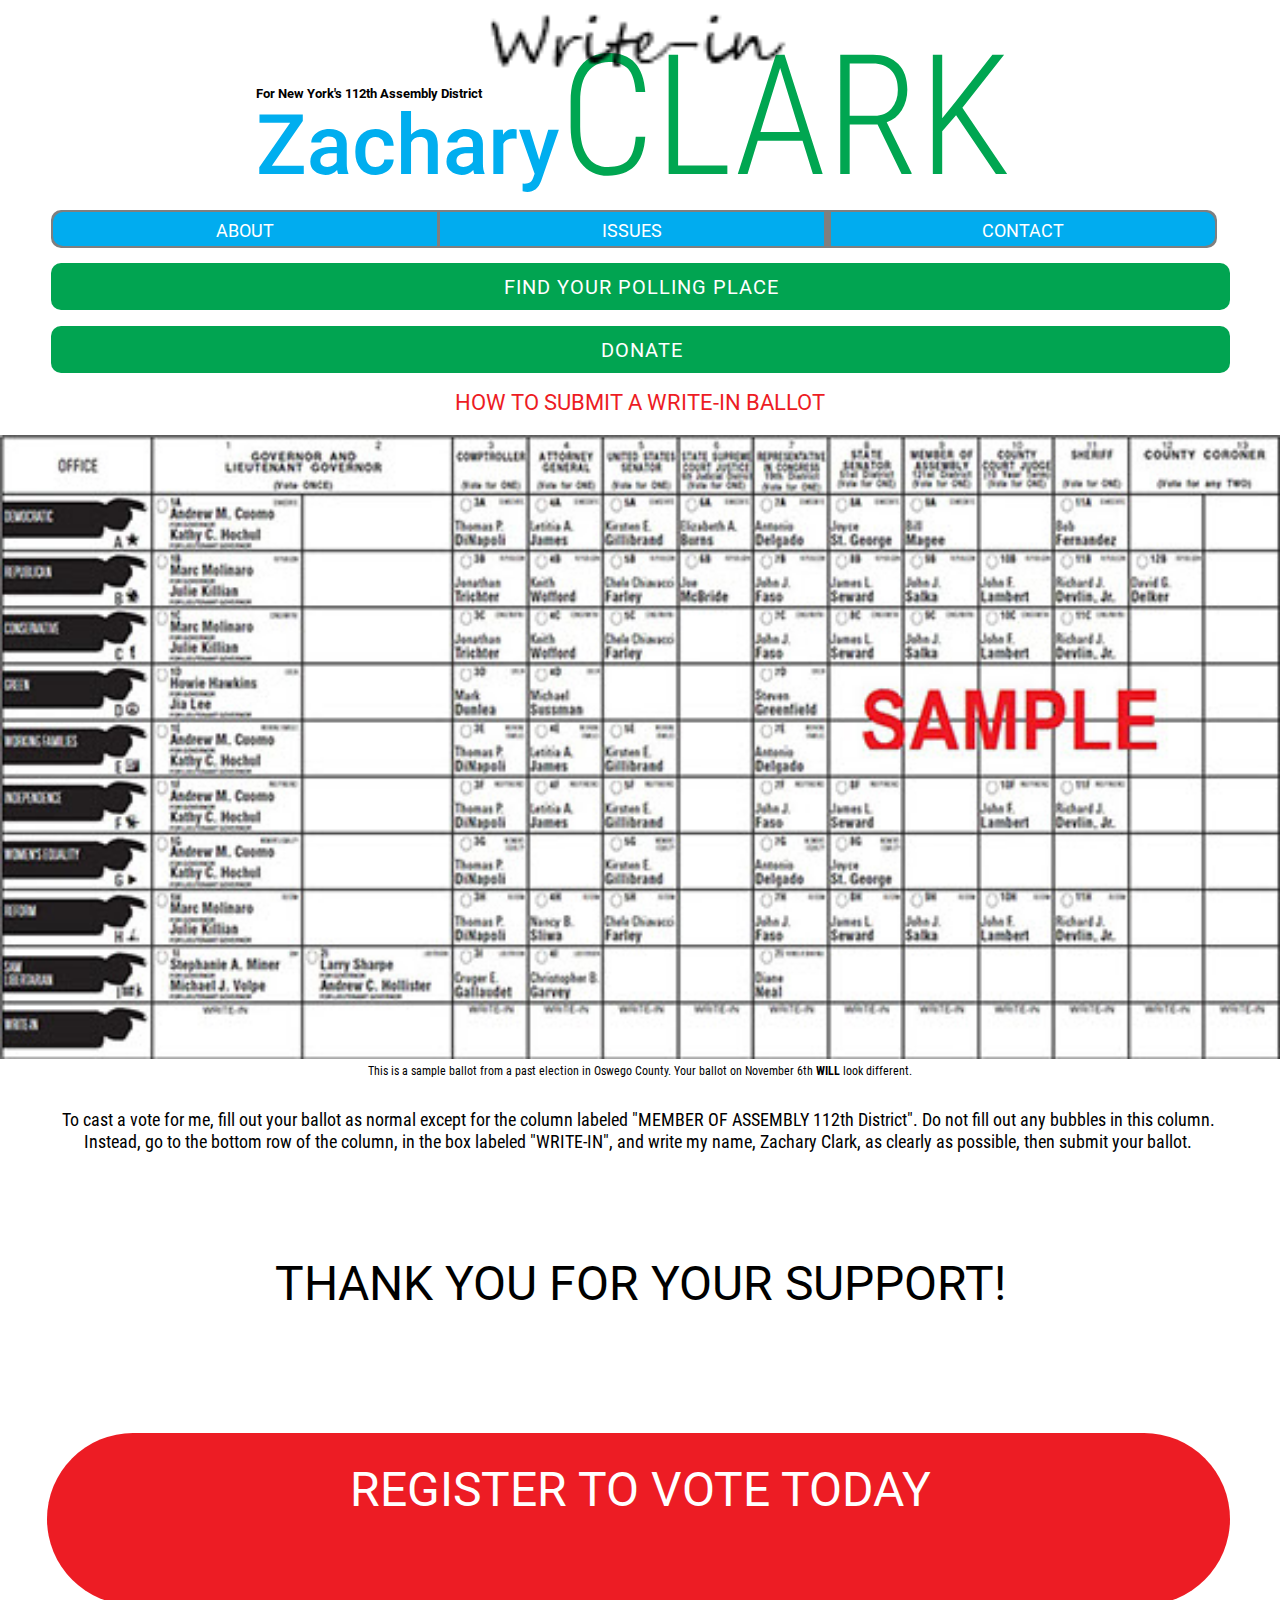
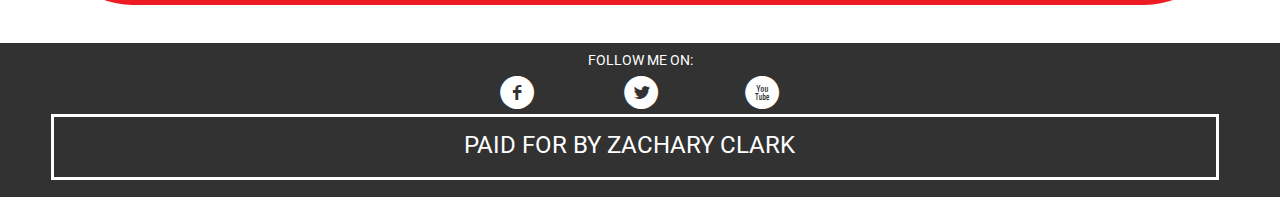
==== commit f7f52fe5: "Fixed issue with width on mobile" ====
--- a/docs/phone/index.html
+++ b/docs/phone/index.html
@@ -19,7 +19,7 @@
   <!-- CSS -->
   <link rel="stylesheet" type="text/css" href="../css/site_global.css?crc=444006867"/>
   <link rel="stylesheet" type="text/css" href="css/master_a-master.css?crc=404784546"/>
-  <link rel="stylesheet" type="text/css" href="css/index.css?crc=4197592682" id="pagesheet"/>
+  <link rel="stylesheet" type="text/css" href="css/index.css?crc=3773944729" id="pagesheet"/>
     <!--/*
 
 */
@@ -52,7 +52,7 @@
      </div>
     </div>
     <div class="clip_frame colelem" id="u1213"><!-- image -->
-     <img class="block" id="u1213_img" src="../images/sample%20ballot380x186.jpg?crc=4164751174" alt="" data-heightwidthratio="0.4868421052631579" data-image-width="380" data-image-height="185"/>
+     <img class="block" id="u1213_img" src="../images/sample%20ballot570x278.jpg?crc=4283342465" alt="" data-heightwidthratio="0.4868421052631579" data-image-width="380" data-image-height="185"/>
     </div>
     <div class="clearfix colelem" id="u1215-6"><!-- content -->
      <h3>This is a sample ballot from a past election in Oswego County. Your ballot on November 6th <span id="u1215-2">WILL</span> look different.</h3>
--- a/docs/phone/css/index.css
+++ b/docs/phone/css/index.css
@@ -1,4 +1,4 @@
 /*
 
 */
-.version.index{color:#0000FA;background-color:#322E6A;}#page{z-index:1;min-height:1307px;background-image:none;border-width:0px;border-color:#000000;background-color:transparent;width:100%;max-width:380px;}#ppu1099{z-index:0;padding-bottom:0px;margin-right:-10000px;margin-top:9px;width:100%;}#pu1099{z-index:2;width:60.27%;left:0%;margin-left:20.01%;}#u1099{z-index:2;position:relative;margin-right:-10000px;margin-top:20px;width:97.38%;}#u1100{z-index:3;margin-bottom:-0.4484304932735426%;width:100.45%;}#u1101-4{z-index:4;position:relative;margin-right:-10000px;width:64.2%;left:16.6%;}#u1102-4{z-index:8;min-height:37px;position:relative;margin-right:-10000px;margin-top:77px;width:99.57%;}#buttonu1103{z-index:12;height:96px;position:relative;margin-right:-10000px;width:100%;}.ie #buttonu1103{background-color:#FFFFFF;opacity:0.01;-ms-filter:"progid:DXImageTransform.Microsoft.Alpha(Opacity=1)";filter:alpha(opacity=1);}#buttonu1103:hover,#buttonu1103.ButtonSelected{height:96px;min-height:0px;width:100%;margin:0px -10000px 0px 0%;}.ie #buttonu1103.ButtonSelected{background-color:#FFFFFF;opacity:0.01;-ms-filter:"progid:DXImageTransform.Microsoft.Alpha(Opacity=1)";filter:alpha(opacity=1);}#u1117{z-index:13;top:-8px;margin-bottom:-8px;position:relative;width:90.79%;left:0%;margin-left:3.95%;}#u1118{z-index:14;position:relative;margin-right:-10000px;width:33.05%;}#u1121-4{z-index:17;min-height:34px;margin-bottom:-8px;position:relative;margin-right:-10000px;margin-top:8px;width:100%;}#u1119{z-index:15;position:relative;margin-right:-10000px;width:33.05%;left:33.34%;}#u1122-4{z-index:21;min-height:34px;margin-bottom:-8px;position:relative;margin-right:-10000px;margin-top:8px;width:100%;}#u1120{z-index:16;position:relative;margin-right:-10000px;width:33.05%;left:66.96%;}#u1118:hover,#u1119:hover,#u1120:hover{min-height:0px;width:33.05%;margin:0px -10000px 0px 0%;}#u1123-4{z-index:25;min-height:34px;margin-bottom:-8px;position:relative;margin-right:-10000px;margin-top:8px;width:100%;}#buttonu1191{z-index:51;border-color:#787878;background-color:#01A451;border-radius:10px;padding-bottom:11px;margin-top:15px;position:relative;width:92.11%;margin-left:3.95%;left:0px;}#buttonu1191:hover{background-color:#7F7F7F;min-height:0px;width:92.11%;left:0px;margin:15px 0px 0px 3.947368447180572%;}#buttonu1191.ButtonSelected{background-color:#01A451;min-height:0px;width:92.11%;left:0px;margin:15px 0px 0px 3.947368447180572%;}#u1192-4{z-index:52;min-height:23px;background-color:transparent;text-align:center;font-size:20px;color:#FFFFFF;letter-spacing:1px;line-height:24px;font-family:'__Roboto_5';font-weight:400;position:relative;margin-right:-10000px;margin-top:12px;width:95.15%;left:2.58%;}#buttonu1191:hover #u1192-4{padding-top:0px;padding-bottom:0px;min-height:23px;width:95.15%;margin:12px -10000px 0px 0%;}#buttonu1191:hover #u1192-4 p,#buttonu1191:hover #u1192-4 h2,#buttonu1191.ButtonSelected #u1192-4 p,#buttonu1191.ButtonSelected #u1192-4 h2{color:#FFFFFF;visibility:inherit;}#buttonu1206{z-index:56;border-color:#787878;background-color:#01A451;border-radius:10px;padding-bottom:11px;margin-top:16px;position:relative;width:92.11%;margin-left:3.95%;left:0px;}#buttonu1206:hover{background-color:#7F7F7F;min-height:0px;width:92.11%;left:0px;margin:16px 0px 0px 3.947368447180572%;}#buttonu1206.ButtonSelected{background-color:#01A451;min-height:0px;width:92.11%;left:0px;margin:16px 0px 0px 3.947368447180572%;}#u1207-4{z-index:57;min-height:23px;background-color:transparent;text-align:center;font-size:20px;color:#FFFFFF;letter-spacing:1px;line-height:24px;font-family:'__Roboto_5';font-weight:400;position:relative;margin-right:-10000px;margin-top:12px;width:95.15%;left:2.58%;}#buttonu1191.ButtonSelected #u1192-4,#buttonu1206:hover #u1207-4{padding-top:0px;padding-bottom:0px;min-height:23px;width:95.15%;margin:12px -10000px 0px 0%;}#buttonu1206.ButtonSelected #u1207-4{padding-top:0px;padding-bottom:0px;min-height:23px;width:95.15%;margin:12px -10000px 0px 0%;}#buttonu1206:hover #u1207-4 p,#buttonu1206:hover #u1207-4 h2,#buttonu1206.ButtonSelected #u1207-4 p,#buttonu1206.ButtonSelected #u1207-4 h2{color:#FFFFFF;visibility:inherit;}#u1212-4{z-index:61;min-height:29px;background-color:transparent;color:#ED1C24;text-align:center;font-size:22px;line-height:26px;font-family:'__Roboto_5';font-weight:400;}.js body{visibility:hidden;}.js body.initialized{visibility:visible;}#u1212-4-bw{z-index:61;min-height:29px;margin-top:17px;left:0px;margin-left:0px;}#u1213{z-index:65;background-color:transparent;margin-top:16px;position:relative;width:100%;left:0%;margin-left:0%;}#u1213_img{width:100%;}#u1215-6{z-index:67;min-height:29px;background-color:transparent;text-align:center;font-size:12px;line-height:14px;font-family:'__Roboto Condensed_5';font-weight:400;margin-top:5px;position:relative;width:92.11%;left:0%;margin-left:3.95%;}#u1215-2{font-weight:700;}#u1216-4{z-index:73;min-height:110px;background-color:transparent;text-align:center;font-size:18px;line-height:22px;font-family:'__Roboto Condensed_5';font-weight:400;margin-top:16px;position:relative;width:92.37%;left:0%;margin-left:3.69%;}#u1228-4{z-index:77;min-height:142px;background-color:transparent;text-align:center;font-size:48px;line-height:58px;font-family:'__Roboto_5';font-weight:400;}#u1228-4-bw{z-index:77;min-height:142px;margin-top:36px;left:0px;margin-left:0px;}#pu1229{z-index:81;margin-top:36px;width:100%;left:0%;margin-left:0%;}#u1229{z-index:81;height:172px;background-color:#ED1C24;border-radius:150px;position:relative;margin-right:-10000px;width:92.37%;left:3.69%;}#u1229:hover{background-color:#7F7F7F;height:172px;min-height:0px;width:92.37%;margin:0px -10000px 0px 0%;}#u1230-4{z-index:82;min-height:95px;background-color:transparent;color:#FFFFFF;text-align:center;font-size:48px;line-height:58px;font-family:'__Roboto_5';font-weight:400;}#u1230-4-bw{z-index:82;min-height:95px;margin-top:28px;}.css_verticalspacer .verticalspacer{height:calc(100vh - 1269px);}#pu1170{z-index:29;margin-right:-10000px;width:100%;}#u1170{z-index:29;min-height:137px;padding-bottom:17px;}#u1171{z-index:30;position:relative;margin-right:-10000px;margin-top:71px;width:90.79%;left:3.95%;}#u1172-4{z-index:31;min-height:60px;margin-bottom:-14px;position:relative;margin-right:-10000px;margin-top:14px;width:109.57%;left:-5.22%;}#u1170-bw{z-index:29;min-height:137px;}#u1173-4{z-index:35;min-height:1px;}#u1173-4-bw{z-index:35;min-height:1px;margin-top:9px;}#u1174-4{z-index:39;min-height:37px;position:relative;margin-right:-10000px;margin-top:22px;width:11.32%;left:44.48%;}#u1175-4{z-index:43;min-height:37px;position:relative;margin-right:-10000px;margin-top:22px;width:11.32%;left:53.95%;}#u1176-4{z-index:47;min-height:37px;position:relative;margin-right:-10000px;margin-top:22px;width:11.32%;left:34.74%;}#u1174-4:hover,#u1175-4:hover,#u1176-4:hover{padding-top:0px;padding-bottom:0px;min-height:37px;width:11.32%;margin:22px -10000px 0px 0%;}#muse_css_mq,.html{background-color:#FFFFFF;}body{position:relative;min-width:320px;}.verticalspacer{min-height:38px;}@font-face{font-family:'__Roboto Condensed_5';src:url('../../fonts/roboto-condensed-v16-latin-700.eot');src:local('☺'), url('../../fonts/roboto-condensed-v16-latin-700.woff') format('woff'), url('../../fonts/roboto-condensed-v16-latin-700.svg') format('svg');font-weight:700;font-style:normal;}@font-face{font-family:'__Roboto_5';src:url('../../fonts/roboto-v18-latin-regular.eot');src:local('☺'), url('../../fonts/roboto-v18-latin-regular.woff') format('woff'), url('../../fonts/roboto-v18-latin-regular.svg') format('svg');font-weight:400;font-style:normal;}@font-face{font-family:'__Roboto_5';src:url('../../fonts/roboto-v18-latin-700.eot');src:local('☺'), url('../../fonts/roboto-v18-latin-700.woff') format('woff'), url('../../fonts/roboto-v18-latin-700.svg') format('svg');font-weight:700;font-style:normal;}@font-face{font-family:'__Roboto Condensed_5';src:url('../../fonts/roboto-condensed-v16-latin-regular.eot');src:local('☺'), url('../../fonts/roboto-condensed-v16-latin-regular.woff') format('woff'), url('../../fonts/roboto-condensed-v16-latin-regular.svg') format('svg');font-weight:400;font-style:normal;}@font-face{font-family:'__Socialico_5';src:url('../../fonts/socialico-webfont.eot');src:local('☺'), url('../../fonts/socialico-webfont.woff') format('woff'), url('../../fonts/socialico-webfont.svg') format('svg');font-weight:400;font-style:normal;}+.version.index{color:#0000E0;background-color:#F1D399;}#page{z-index:1;min-height:1307px;background-image:none;border-width:0px;border-color:#000000;background-color:transparent;width:100%;}#ppu1099{z-index:0;padding-bottom:0px;margin-right:-10000px;margin-top:9px;width:100%;}#pu1099{z-index:2;width:60.27%;left:0%;margin-left:20.01%;}#u1099{z-index:2;position:relative;margin-right:-10000px;margin-top:20px;width:97.38%;}#u1100{z-index:3;margin-bottom:-0.4484304932735426%;width:100.45%;}#u1101-4{z-index:4;position:relative;margin-right:-10000px;width:64.2%;left:16.6%;}#u1102-4{z-index:8;min-height:37px;position:relative;margin-right:-10000px;margin-top:77px;width:99.57%;}#buttonu1103{z-index:12;height:96px;position:relative;margin-right:-10000px;width:100%;}.ie #buttonu1103{background-color:#FFFFFF;opacity:0.01;-ms-filter:"progid:DXImageTransform.Microsoft.Alpha(Opacity=1)";filter:alpha(opacity=1);}#buttonu1103:hover,#buttonu1103.ButtonSelected{height:96px;min-height:0px;width:100%;margin:0px -10000px 0px 0%;}.ie #buttonu1103.ButtonSelected{background-color:#FFFFFF;opacity:0.01;-ms-filter:"progid:DXImageTransform.Microsoft.Alpha(Opacity=1)";filter:alpha(opacity=1);}#u1117{z-index:13;top:-8px;margin-bottom:-8px;position:relative;width:90.79%;left:0%;margin-left:3.95%;}#u1118{z-index:14;position:relative;margin-right:-10000px;width:33.05%;}#u1121-4{z-index:17;min-height:34px;margin-bottom:-8px;position:relative;margin-right:-10000px;margin-top:8px;width:100%;}#u1119{z-index:15;position:relative;margin-right:-10000px;width:33.05%;left:33.34%;}#u1122-4{z-index:21;min-height:34px;margin-bottom:-8px;position:relative;margin-right:-10000px;margin-top:8px;width:100%;}#u1120{z-index:16;position:relative;margin-right:-10000px;width:33.05%;left:66.96%;}#u1118:hover,#u1119:hover,#u1120:hover{min-height:0px;width:33.05%;margin:0px -10000px 0px 0%;}#u1123-4{z-index:25;min-height:34px;margin-bottom:-8px;position:relative;margin-right:-10000px;margin-top:8px;width:100%;}#buttonu1191{z-index:51;border-color:#787878;background-color:#01A451;border-radius:10px;padding-bottom:11px;margin-top:15px;position:relative;width:92.11%;margin-left:3.95%;left:0px;}#buttonu1191:hover{background-color:#7F7F7F;min-height:0px;width:92.11%;left:0px;margin:15px 0px 0px 3.947368447180572%;}#buttonu1191.ButtonSelected{background-color:#01A451;min-height:0px;width:92.11%;left:0px;margin:15px 0px 0px 3.947368447180572%;}#u1192-4{z-index:52;min-height:23px;background-color:transparent;text-align:center;font-size:20px;color:#FFFFFF;letter-spacing:1px;line-height:24px;font-family:'__Roboto_5';font-weight:400;position:relative;margin-right:-10000px;margin-top:12px;width:95.15%;left:2.58%;}#buttonu1191:hover #u1192-4{padding-top:0px;padding-bottom:0px;min-height:23px;width:95.15%;margin:12px -10000px 0px 0%;}#buttonu1191:hover #u1192-4 p,#buttonu1191:hover #u1192-4 h2,#buttonu1191.ButtonSelected #u1192-4 p,#buttonu1191.ButtonSelected #u1192-4 h2{color:#FFFFFF;visibility:inherit;}#buttonu1206{z-index:56;border-color:#787878;background-color:#01A451;border-radius:10px;padding-bottom:11px;margin-top:16px;position:relative;width:92.11%;margin-left:3.95%;left:0px;}#buttonu1206:hover{background-color:#7F7F7F;min-height:0px;width:92.11%;left:0px;margin:16px 0px 0px 3.947368447180572%;}#buttonu1206.ButtonSelected{background-color:#01A451;min-height:0px;width:92.11%;left:0px;margin:16px 0px 0px 3.947368447180572%;}#u1207-4{z-index:57;min-height:23px;background-color:transparent;text-align:center;font-size:20px;color:#FFFFFF;letter-spacing:1px;line-height:24px;font-family:'__Roboto_5';font-weight:400;position:relative;margin-right:-10000px;margin-top:12px;width:95.15%;left:2.58%;}#buttonu1191.ButtonSelected #u1192-4,#buttonu1206:hover #u1207-4{padding-top:0px;padding-bottom:0px;min-height:23px;width:95.15%;margin:12px -10000px 0px 0%;}#buttonu1206.ButtonSelected #u1207-4{padding-top:0px;padding-bottom:0px;min-height:23px;width:95.15%;margin:12px -10000px 0px 0%;}#buttonu1206:hover #u1207-4 p,#buttonu1206:hover #u1207-4 h2,#buttonu1206.ButtonSelected #u1207-4 p,#buttonu1206.ButtonSelected #u1207-4 h2{color:#FFFFFF;visibility:inherit;}#u1212-4{z-index:61;min-height:29px;background-color:transparent;color:#ED1C24;text-align:center;font-size:22px;line-height:26px;font-family:'__Roboto_5';font-weight:400;}.js body{visibility:hidden;}.js body.initialized{visibility:visible;}#u1212-4-bw{z-index:61;min-height:29px;margin-top:17px;left:0px;margin-left:0px;}#u1213{z-index:65;background-color:transparent;margin-top:16px;position:relative;width:100%;left:0%;margin-left:0%;}#u1213_img{width:100%;}#u1215-6{z-index:67;min-height:29px;background-color:transparent;text-align:center;font-size:12px;line-height:14px;font-family:'__Roboto Condensed_5';font-weight:400;margin-top:5px;position:relative;width:92.11%;left:0%;margin-left:3.95%;}#u1215-2{font-weight:700;}#u1216-4{z-index:73;min-height:110px;background-color:transparent;text-align:center;font-size:18px;line-height:22px;font-family:'__Roboto Condensed_5';font-weight:400;margin-top:16px;position:relative;width:92.37%;left:0%;margin-left:3.69%;}#u1228-4{z-index:77;min-height:142px;background-color:transparent;text-align:center;font-size:48px;line-height:58px;font-family:'__Roboto_5';font-weight:400;}#u1228-4-bw{z-index:77;min-height:142px;margin-top:36px;left:0px;margin-left:0px;}#pu1229{z-index:81;margin-top:36px;width:100%;left:0%;margin-left:0%;}#u1229{z-index:81;height:172px;background-color:#ED1C24;border-radius:150px;position:relative;margin-right:-10000px;width:92.37%;left:3.69%;}#u1229:hover{background-color:#7F7F7F;height:172px;min-height:0px;width:92.37%;margin:0px -10000px 0px 0%;}#u1230-4{z-index:82;min-height:95px;background-color:transparent;color:#FFFFFF;text-align:center;font-size:48px;line-height:58px;font-family:'__Roboto_5';font-weight:400;}#u1230-4-bw{z-index:82;min-height:95px;margin-top:28px;}.css_verticalspacer .verticalspacer{height:calc(100vh - 1269px);}#pu1170{z-index:29;margin-right:-10000px;width:100%;}#u1170{z-index:29;min-height:137px;padding-bottom:17px;}#u1171{z-index:30;position:relative;margin-right:-10000px;margin-top:71px;width:90.79%;left:3.95%;}#u1172-4{z-index:31;min-height:60px;margin-bottom:-14px;position:relative;margin-right:-10000px;margin-top:14px;width:109.57%;left:-5.22%;}#u1170-bw{z-index:29;min-height:137px;}#u1173-4{z-index:35;min-height:1px;}#u1173-4-bw{z-index:35;min-height:1px;margin-top:9px;}#u1174-4{z-index:39;min-height:37px;position:relative;margin-right:-10000px;margin-top:22px;width:11.32%;left:44.48%;}#u1175-4{z-index:43;min-height:37px;position:relative;margin-right:-10000px;margin-top:22px;width:11.32%;left:53.95%;}#u1176-4{z-index:47;min-height:37px;position:relative;margin-right:-10000px;margin-top:22px;width:11.32%;left:34.74%;}#u1174-4:hover,#u1175-4:hover,#u1176-4:hover{padding-top:0px;padding-bottom:0px;min-height:37px;width:11.32%;margin:22px -10000px 0px 0%;}#muse_css_mq,.html{background-color:#FFFFFF;}body{position:relative;min-width:320px;}.verticalspacer{min-height:38px;}@font-face{font-family:'__Roboto Condensed_5';src:url('../../fonts/roboto-condensed-v16-latin-700.eot');src:local('☺'), url('../../fonts/roboto-condensed-v16-latin-700.woff') format('woff'), url('../../fonts/roboto-condensed-v16-latin-700.svg') format('svg');font-weight:700;font-style:normal;}@font-face{font-family:'__Roboto_5';src:url('../../fonts/roboto-v18-latin-regular.eot');src:local('☺'), url('../../fonts/roboto-v18-latin-regular.woff') format('woff'), url('../../fonts/roboto-v18-latin-regular.svg') format('svg');font-weight:400;font-style:normal;}@font-face{font-family:'__Roboto_5';src:url('../../fonts/roboto-v18-latin-700.eot');src:local('☺'), url('../../fonts/roboto-v18-latin-700.woff') format('woff'), url('../../fonts/roboto-v18-latin-700.svg') format('svg');font-weight:700;font-style:normal;}@font-face{font-family:'__Roboto Condensed_5';src:url('../../fonts/roboto-condensed-v16-latin-regular.eot');src:local('☺'), url('../../fonts/roboto-condensed-v16-latin-regular.woff') format('woff'), url('../../fonts/roboto-condensed-v16-latin-regular.svg') format('svg');font-weight:400;font-style:normal;}@font-face{font-family:'__Socialico_5';src:url('../../fonts/socialico-webfont.eot');src:local('☺'), url('../../fonts/socialico-webfont.woff') format('woff'), url('../../fonts/socialico-webfont.svg') format('svg');font-weight:400;font-style:normal;}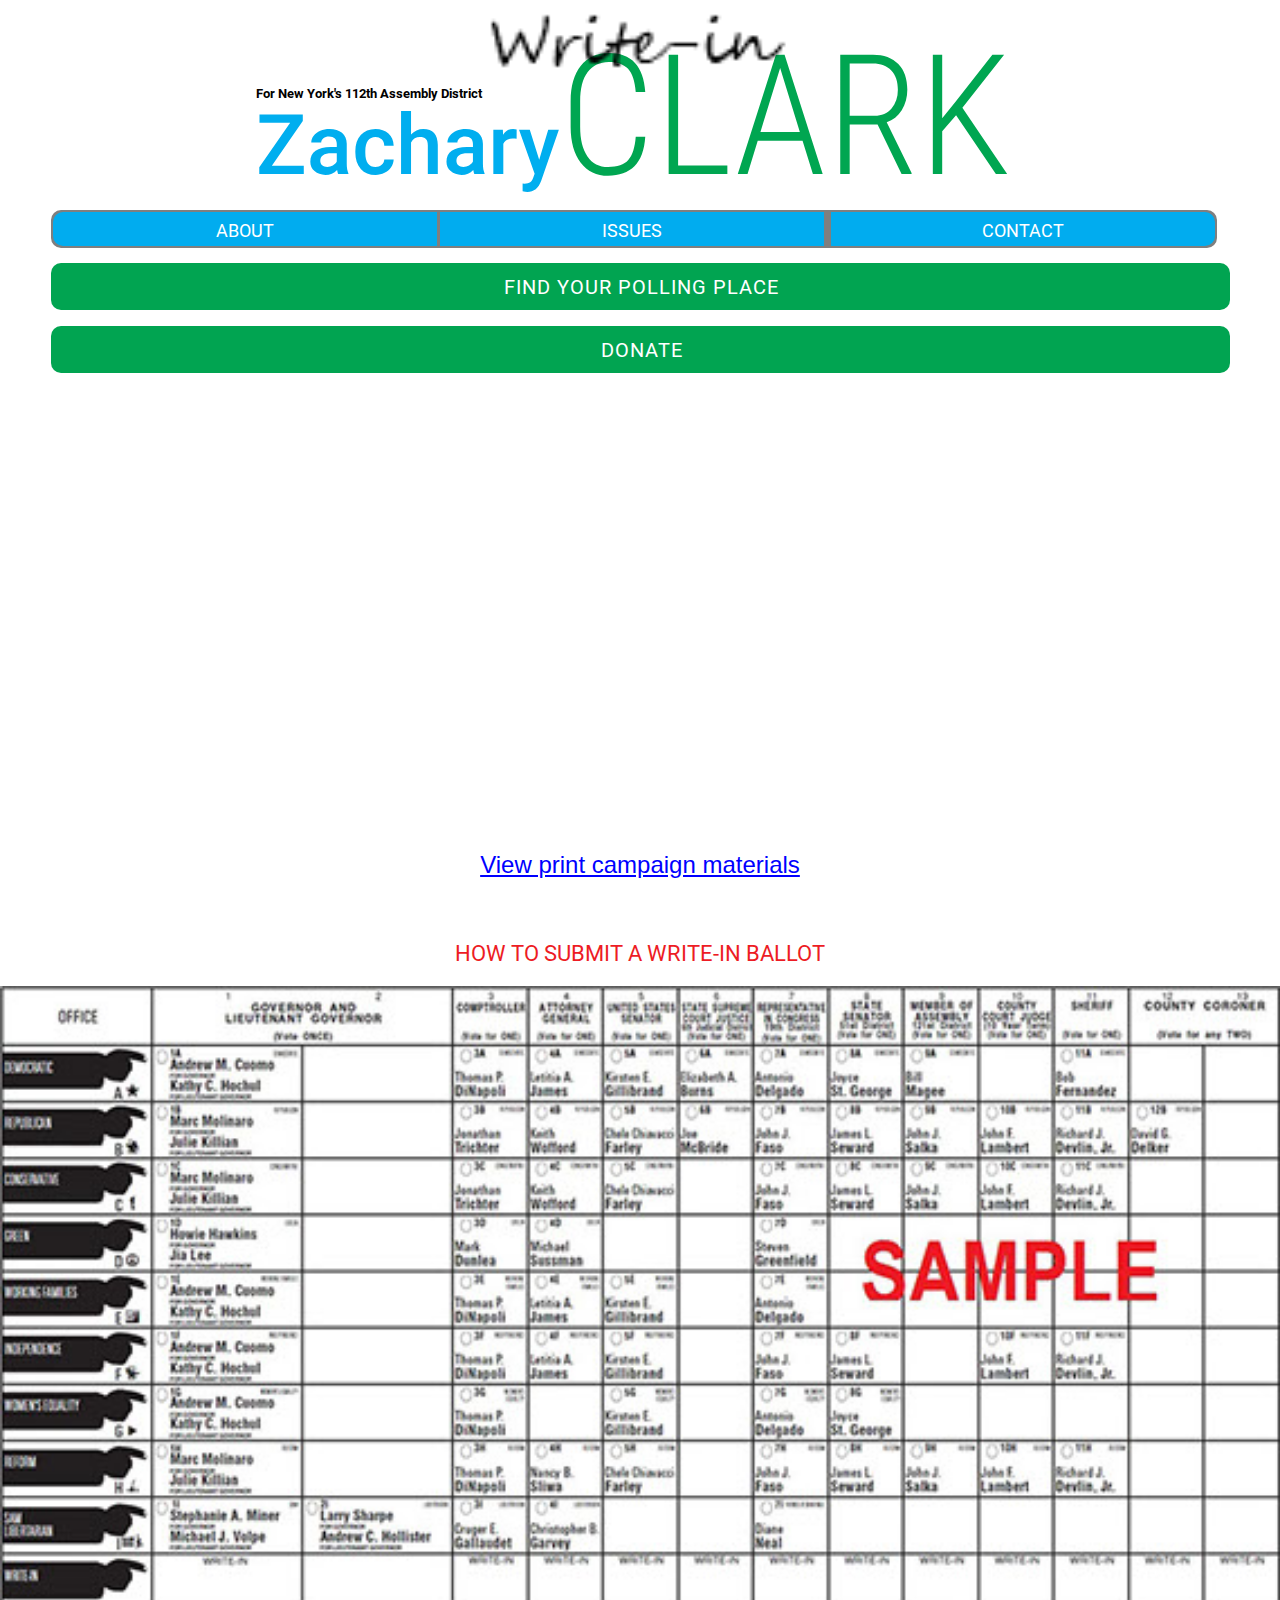
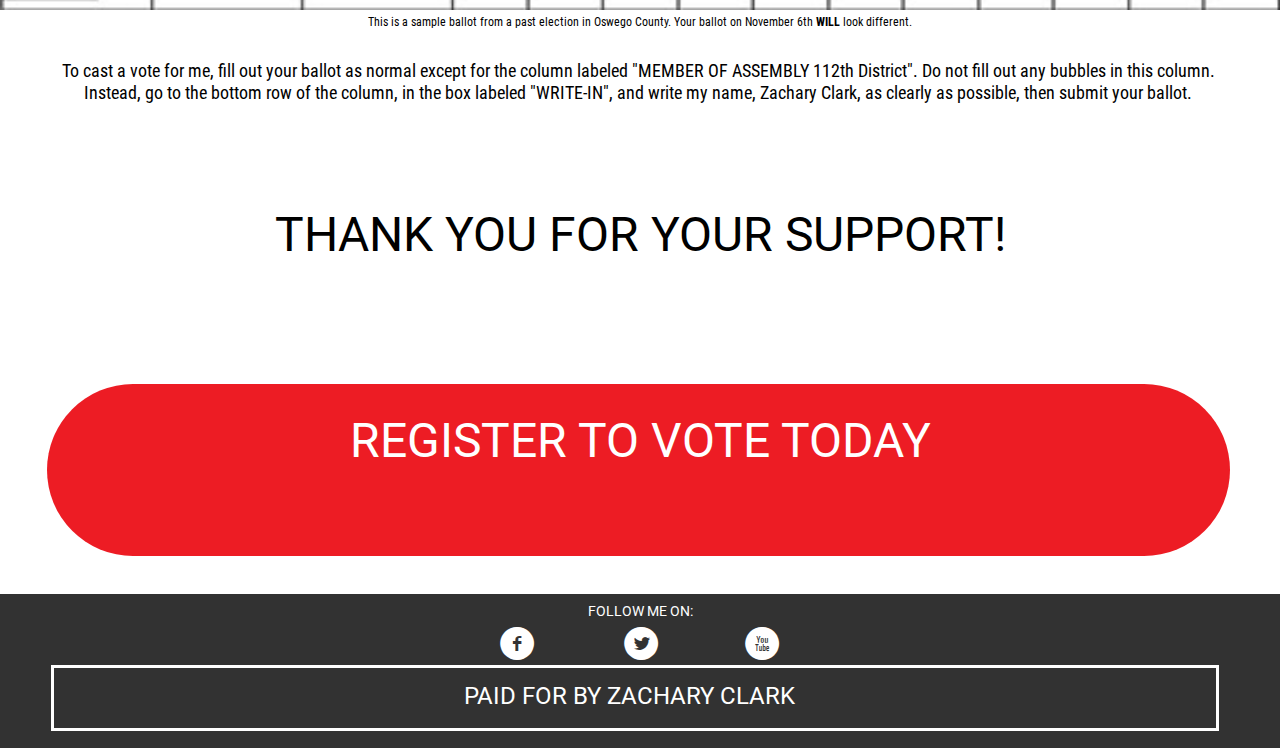
==== commit 01735ac0: "Update index.html" ====
--- a/docs/phone/index.html
+++ b/docs/phone/index.html
@@ -1,129 +1,177 @@
-<!DOCTYPE html>
-<html class="nojs html css_verticalspacer" lang="en-US">
- <head>
-
-  <meta http-equiv="Content-type" content="text/html;charset=UTF-8"/>
-  <meta name="generator" content="2018.1.0.386"/>
-  <meta name="viewport" content="width=device-width, initial-scale=1.0"/>
-  
-  <script type="text/javascript">
-   // Update the 'nojs'/'js' class on the html node
-document.documentElement.className = document.documentElement.className.replace(/\bnojs\b/g, 'js');
-
-// Check that all required assets are uploaded and up-to-date
-if(typeof Muse == "undefined") window.Muse = {}; window.Muse.assets = {"required":["museutils.js", "museconfig.js", "jquery.watch.js", "require.js", "index.css"], "outOfDate":[]};
-</script>
-  
-  <link rel="canonical" href="http://ZacharyClarkForNY112.com/index.html"/>
-  <title>Home</title>
-  <!-- CSS -->
-  <link rel="stylesheet" type="text/css" href="../css/site_global.css?crc=444006867"/>
-  <link rel="stylesheet" type="text/css" href="css/master_a-master.css?crc=404784546"/>
-  <link rel="stylesheet" type="text/css" href="css/index.css?crc=3773944729" id="pagesheet"/>
-    <!--/*
-
-*/
--->
- </head>
- <body>
-
-  <div class="clearfix borderbox" id="page"><!-- group -->
-   <div class="clearfix grpelem" id="ppu1099"><!-- column -->
-    <div class="clearfix colelem" id="pu1099"><!-- group -->
-     <div class="clip_frame grpelem" id="u1099"><!-- svg -->
-      <img class="svg svg_mar" id="u1100" src="../images/pasted-svg-125733x31.svg?crc=4185129026" onload="this.style.height=(this.offsetWidth*57/224)+'px'" alt="" data-mu-svgfallback="../images/pasted%20svg%20125733x31_poster_.png?crc=4145776174" data-heightwidthratio="0.2544642857142857" data-image-width="224" data-image-height="57"/>
-     </div>
-     <img class="grpelem" id="u1101-4" alt="Write-in" src="../images/u1101-4.png?crc=529679732" data-image-width="147"/><!-- rasterized frame -->
-     <div class="clearfix grpelem" id="u1102-4"><!-- content -->
-      <p>For New York's 112th Assembly District</p>
-     </div>
-     <a class="nonblock nontext Button ButtonSelected grpelem" id="buttonu1103" href="index.html" data-visibility="changed" style="visibility:hidden"><!-- container box --></a>
-    </div>
-    <div class="rounded-corners clearfix colelem" id="u1117"><!-- group -->
-     <a class="nonblock nontext rounded-corners clearfix grpelem" id="u1118" href="meet-zachary.html"><!-- group --><div class="clearfix grpelem" id="u1121-4"><!-- content --><h1><span id="u1121">ABOUT</span></h1></div></a>
-     <a class="nonblock nontext clearfix grpelem" id="u1119" href="issues.html"><!-- group --><div class="clearfix grpelem" id="u1122-4"><!-- content --><h1><span id="u1122">ISSUES</span></h1></div></a>
-     <a class="nonblock nontext rounded-corners clearfix grpelem" id="u1120" href="contact.html"><!-- group --><div class="clearfix grpelem" id="u1123-4"><!-- content --><h1><span id="u1123">CONTACT</span></h1></div></a>
-    </div>
-    <a class="nonblock nontext Button rounded-corners clearfix colelem" id="buttonu1191" href="https://voterlookup.elections.ny.gov/votersearch.aspx" data-visibility="changed" style="visibility:hidden" data-sizePolicy="fluidWidth" data-pintopage="page_fixedCenter"><!-- container box --><div class="clearfix grpelem" id="u1192-4"><!-- content --><h2>FIND YOUR POLLING PLACE</h2></div></a>
-    <a class="nonblock nontext Button rounded-corners clearfix colelem" id="buttonu1206" href="http://paypal.me/ZacharyClarkForNY112" data-visibility="changed" style="visibility:hidden" data-sizePolicy="fluidWidth" data-pintopage="page_fixedCenter"><!-- container box --><div class="clearfix grpelem" id="u1207-4"><!-- content --><h2>DONATE</h2></div></a>
-    <div class="browser_width colelem" id="u1212-4-bw">
-     <div class="clearfix" id="u1212-4"><!-- content -->
-      <h1>HOW TO SUBMIT A WRITE-IN BALLOT</h1>
-     </div>
-    </div>
-    <div class="clip_frame colelem" id="u1213"><!-- image -->
-     <img class="block" id="u1213_img" src="../images/sample%20ballot570x278.jpg?crc=4283342465" alt="" data-heightwidthratio="0.4868421052631579" data-image-width="380" data-image-height="185"/>
-    </div>
-    <div class="clearfix colelem" id="u1215-6"><!-- content -->
-     <h3>This is a sample ballot from a past election in Oswego County. Your ballot on November 6th <span id="u1215-2">WILL</span> look different.</h3>
-    </div>
-    <div class="clearfix colelem" id="u1216-4"><!-- content -->
-     <p>To cast a vote for me, fill out your ballot as normal except for the column labeled &quot;MEMBER OF ASSEMBLY 112th District&quot;. Do not fill out any bubbles in this column. Instead, go to the bottom row of the column, in the box labeled &quot;WRITE-IN&quot;, and write my name, Zachary Clark, as clearly as possible, then submit your ballot.</p>
-    </div>
-    <div class="browser_width colelem" id="u1228-4-bw">
-     <div class="clearfix" id="u1228-4"><!-- content -->
-      <p>THANK YOU FOR YOUR SUPPORT!</p>
-     </div>
-    </div>
-    <div class="clearfix colelem" id="pu1229"><!-- group -->
-     <a class="nonblock nontext rounded-corners grpelem" id="u1229" href="https://voterreg.dmv.ny.gov/MotorVoter/"><!-- simple frame --></a>
-     <div class="browser_width grpelem" id="u1230-4-bw">
-      <a class="nonblock nontext clearfix" id="u1230-4" href="https://voterreg.dmv.ny.gov/MotorVoter/"><!-- content --><h2>REGISTER TO VOTE TODAY</h2></a>
-     </div>
-    </div>
-   </div>
-   <div class="verticalspacer" data-offset-top="1115" data-content-above-spacer="1115" data-content-below-spacer="154" data-sizePolicy="fixed" data-pintopage="page_fixedLeft"></div>
-   <div class="clearfix grpelem" id="pu1170"><!-- group -->
-    <div class="browser_width grpelem" id="u1170-bw">
-     <div class="clearfix" id="u1170"><!-- group -->
-      <div class="clearfix grpelem" id="u1171"><!-- group -->
-       <div class="clearfix grpelem" id="u1172-4"><!-- content -->
-        <p>PAID FOR BY ZACHARY CLARK</p>
-       </div>
-      </div>
-     </div>
-    </div>
-    <div class="browser_width grpelem" id="u1173-4-bw">
-     <div class="clearfix" id="u1173-4"><!-- content -->
-      <p><span id="u1173">FOLLOW ME ON:</span></p>
-     </div>
-    </div>
-    <div class="clearfix grpelem" id="u1174-4"><!-- content -->
-     <p>l</p>
-    </div>
-    <div class="clearfix grpelem" id="u1175-4"><!-- content -->
-     <p>x</p>
-    </div>
-    <div class="clearfix grpelem" id="u1176-4"><!-- content -->
-     <p>f</p>
-    </div>
-   </div>
-  </div>
-  <!-- Other scripts -->
-  <script type="text/javascript">
-   // Decide whether to suppress missing file error or not based on preference setting
-var suppressMissingFileError = false
-</script>
-  <script type="text/javascript">
+<!DOCTYPE html>
+<html class="nojs html css_verticalspacer" lang="en-US">
+ <head>
+
+  <meta http-equiv="Content-type" content="text/html;charset=UTF-8"/>
+  <meta name="generator" content="2018.1.0.386"/>
+  <meta name="viewport" content="width=device-width, initial-scale=1.0"/>
+  
+  <script type="text/javascript">
+   // Update the 'nojs'/'js' class on the html node
+document.documentElement.className = document.documentElement.className.replace(/\bnojs\b/g, 'js');
+
+// Check that all required assets are uploaded and up-to-date
+if(typeof Muse == "undefined") window.Muse = {}; window.Muse.assets = {"required":["museutils.js", "museconfig.js", "jquery.watch.js", "require.js", "index.css"], "outOfDate":[]};
+</script>
+  
+  <link rel="canonical" href="http://ZacharyClarkForNY112.com/index.html"/>
+  <title>Home</title>
+  <!-- CSS -->
+  <link rel="stylesheet" type="text/css" href="../css/site_global.css?crc=444006867"/>
+  <link rel="stylesheet" type="text/css" href="css/master_a-master.css?crc=404784546"/>
+  <link rel="stylesheet" type="text/css" href="css/index.css?crc=3773944729" id="pagesheet"/>
+    <!--/*
+
+*/
+-->
+ </head>
+ <body>
+
+  <div class="clearfix borderbox" id="page"><!-- group -->
+   <div class="clearfix grpelem" id="ppu1099"><!-- column -->
+    <div class="clearfix colelem" id="pu1099"><!-- group -->
+     <div class="clip_frame grpelem" id="u1099"><!-- svg -->
+      <img class="svg svg_mar" id="u1100" src="../images/pasted-svg-125733x31.svg?crc=4185129026" onload="this.style.height=(this.offsetWidth*57/224)+'px'" alt="" data-mu-svgfallback="../images/pasted%20svg%20125733x31_poster_.png?crc=4145776174" data-heightwidthratio="0.2544642857142857" data-image-width="224" data-image-height="57"/>
+     </div>
+     <img class="grpelem" id="u1101-4" alt="Write-in" src="../images/u1101-4.png?crc=529679732" data-image-width="147"/><!-- rasterized frame -->
+     <div class="clearfix grpelem" id="u1102-4"><!-- content -->
+      <p>For New York's 112th Assembly District</p>
+     </div>
+     <a class="nonblock nontext Button ButtonSelected grpelem" id="buttonu1103" href="index.html" data-visibility="changed" style="visibility:hidden"><!-- container box --></a>
+    </div>
+    <div class="rounded-corners clearfix colelem" id="u1117"><!-- group -->
+     <a class="nonblock nontext rounded-corners clearfix grpelem" id="u1118" href="meet-zachary.html"><!-- group --><div class="clearfix grpelem" id="u1121-4"><!-- content --><h1><span id="u1121">ABOUT</span></h1></div></a>
+     <a class="nonblock nontext clearfix grpelem" id="u1119" href="issues.html"><!-- group --><div class="clearfix grpelem" id="u1122-4"><!-- content --><h1><span id="u1122">ISSUES</span></h1></div></a>
+     <a class="nonblock nontext rounded-corners clearfix grpelem" id="u1120" href="contact.html"><!-- group --><div class="clearfix grpelem" id="u1123-4"><!-- content --><h1><span id="u1123">CONTACT</span></h1></div></a>
+    </div>
+    <a class="nonblock nontext Button rounded-corners clearfix colelem" id="buttonu1191" href="https://voterlookup.elections.ny.gov/votersearch.aspx" data-visibility="changed" style="visibility:hidden" data-sizePolicy="fluidWidth" data-pintopage="page_fixedCenter"><!-- container box --><div class="clearfix grpelem" id="u1192-4"><!-- content --><h2>FIND YOUR POLLING PLACE</h2></div></a>
+    <a class="nonblock nontext Button rounded-corners clearfix colelem" id="buttonu1206" href="http://paypal.me/ZacharyClarkForNY112" data-visibility="changed" style="visibility:hidden" data-sizePolicy="fluidWidth" data-pintopage="page_fixedCenter"><!-- container box --><div class="clearfix grpelem" id="u1207-4"><!-- content --><h2>DONATE</h2></div></a>
+    <div align="center" style="color:#FFFFFF";><!-- group -->
+     <h1>space</h1>
+    </div>
+    <div align="center" style="color:#FFFFFF";><!-- group -->
+     <h1>space</h1>
+    </div>
+    <div align="center" style="color:#FFFFFF";><!-- group -->
+     <h1>space</h1>
+    </div>
+    <div align="center" style="color:#FFFFFF";><!-- group -->
+     <h1>space</h1>
+    </div>
+    <div align="center" style="color:#FFFFFF";><!-- group -->
+     <h1>space</h1>
+    </div>
+    <div align="center" style="color:#FFFFFF";><!-- group -->
+     <h1>space</h1>
+    </div>
+    <div align="center" style="color:#FFFFFF";><!-- group -->
+     <h1>space</h1>
+    </div>
+    <div align="center" style="color:#FFFFFF";><!-- group -->
+     <h1>space</h1>
+    </div>
+    <div align="center"><!-- image -->
+      <iframe width="854" height="428" src="https://www.youtube.com/embed/7cshYTzBGks" frameborder="0" allow="accelerometer; autoplay; encrypted-media; gyroscope; picture-in-picture" allowfullscreen></iframe>
+    </div>
+    <div align="center" style="color:#FFFFFF";><!-- group -->
+     <h1>space</h1>
+    </div>
+    <div align="center" style="color:#FFFFFF";><!-- group -->
+     <h1>space</h1>
+    </div>
+    <div align="center" style="color:#FFFFFF";><!-- group -->
+     <h1>space</h1>
+    </div>
+    <div align="center" style="font-size:24px">
+     <h1><a href="print.html">View print campaign materials</a></h1>
+    </div>
+    <div align="center" style="color:#FFFFFF";><!-- group -->
+     <h1>space</h1>
+    </div>
+    <div align="center" style="color:#FFFFFF";><!-- group -->
+     <h1>space</h1>
+    </div>
+    <div align="center" style="color:#FFFFFF";><!-- group -->
+     <h1>space</h1>
+    </div>
+    <div class="browser_width colelem" id="u1212-4-bw">
+     <div class="clearfix" id="u1212-4"><!-- content -->
+      <h1>HOW TO SUBMIT A WRITE-IN BALLOT</h1>
+     </div>
+    </div>
+    <div class="clip_frame colelem" id="u1213"><!-- image -->
+     <img class="block" id="u1213_img" src="../images/sample%20ballot570x278.jpg?crc=4283342465" alt="" data-heightwidthratio="0.4868421052631579" data-image-width="380" data-image-height="185"/>
+    </div>
+    <div class="clearfix colelem" id="u1215-6"><!-- content -->
+     <h3>This is a sample ballot from a past election in Oswego County. Your ballot on November 6th <span id="u1215-2">WILL</span> look different.</h3>
+    </div>
+    <div class="clearfix colelem" id="u1216-4"><!-- content -->
+     <p>To cast a vote for me, fill out your ballot as normal except for the column labeled &quot;MEMBER OF ASSEMBLY 112th District&quot;. Do not fill out any bubbles in this column. Instead, go to the bottom row of the column, in the box labeled &quot;WRITE-IN&quot;, and write my name, Zachary Clark, as clearly as possible, then submit your ballot.</p>
+    </div>
+    <div class="browser_width colelem" id="u1228-4-bw">
+     <div class="clearfix" id="u1228-4"><!-- content -->
+      <p>THANK YOU FOR YOUR SUPPORT!</p>
+     </div>
+    </div>
+    <div class="clearfix colelem" id="pu1229"><!-- group -->
+     <a class="nonblock nontext rounded-corners grpelem" id="u1229" href="https://voterreg.dmv.ny.gov/MotorVoter/"><!-- simple frame --></a>
+     <div class="browser_width grpelem" id="u1230-4-bw">
+      <a class="nonblock nontext clearfix" id="u1230-4" href="https://voterreg.dmv.ny.gov/MotorVoter/"><!-- content --><h2>REGISTER TO VOTE TODAY</h2></a>
+     </div>
+    </div>
+   </div>
+   <div class="verticalspacer" data-offset-top="1115" data-content-above-spacer="1115" data-content-below-spacer="154" data-sizePolicy="fixed" data-pintopage="page_fixedLeft"></div>
+   <div class="clearfix grpelem" id="pu1170"><!-- group -->
+    <div class="browser_width grpelem" id="u1170-bw">
+     <div class="clearfix" id="u1170"><!-- group -->
+      <div class="clearfix grpelem" id="u1171"><!-- group -->
+       <div class="clearfix grpelem" id="u1172-4"><!-- content -->
+        <p>PAID FOR BY ZACHARY CLARK</p>
+       </div>
+      </div>
+     </div>
+    </div>
+    <div class="browser_width grpelem" id="u1173-4-bw">
+     <div class="clearfix" id="u1173-4"><!-- content -->
+      <p><span id="u1173">FOLLOW ME ON:</span></p>
+     </div>
+    </div>
+    <div class="clearfix grpelem" id="u1174-4"><!-- content -->
+     <p>l</p>
+    </div>
+    <div class="clearfix grpelem" id="u1175-4"><!-- content -->
+     <p>x</p>
+    </div>
+    <div class="clearfix grpelem" id="u1176-4"><!-- content -->
+     <p>f</p>
+    </div>
+   </div>
+  </div>
+  <!-- Other scripts -->
+  <script type="text/javascript">
+   // Decide whether to suppress missing file error or not based on preference setting
+var suppressMissingFileError = false
+</script>
+  <script type="text/javascript">
    window.Muse.assets.check=function(c){if(!window.Muse.assets.checked){window.Muse.assets.checked=!0;var b={},d=function(a,b){if(window.getComputedStyle){var c=window.getComputedStyle(a,null);return c&&c.getPropertyValue(b)||c&&c[b]||""}if(document.documentElement.currentStyle)return(c=a.currentStyle)&&c[b]||a.style&&a.style[b]||"";return""},a=function(a){if(a.match(/^rgb/))return a=a.replace(/\s+/g,"").match(/([\d\,]+)/gi)[0].split(","),(parseInt(a[0])<<16)+(parseInt(a[1])<<8)+parseInt(a[2]);if(a.match(/^\#/))return parseInt(a.substr(1),
 16);return 0},f=function(f){for(var g=document.getElementsByTagName("link"),j=0;j<g.length;j++)if("text/css"==g[j].type){var l=(g[j].href||"").match(/\/?css\/([\w\-]+\.css)\?crc=(\d+)/);if(!l||!l[1]||!l[2])break;b[l[1]]=l[2]}g=document.createElement("div");g.className="version";g.style.cssText="display:none; width:1px; height:1px;";document.getElementsByTagName("body")[0].appendChild(g);for(j=0;j<Muse.assets.required.length;){var l=Muse.assets.required[j],k=l.match(/([\w\-\.]+)\.(\w+)$/),i=k&&k[1]?
 k[1]:null,k=k&&k[2]?k[2]:null;switch(k.toLowerCase()){case "css":i=i.replace(/\W/gi,"_").replace(/^([^a-z])/gi,"_$1");g.className+=" "+i;i=a(d(g,"color"));k=a(d(g,"backgroundColor"));i!=0||k!=0?(Muse.assets.required.splice(j,1),"undefined"!=typeof b[l]&&(i!=b[l]>>>24||k!=(b[l]&16777215))&&Muse.assets.outOfDate.push(l)):j++;g.className="version";break;case "js":j++;break;default:throw Error("Unsupported file type: "+k);}}c?c().jquery!="1.8.3"&&Muse.assets.outOfDate.push("jquery-1.8.3.min.js"):Muse.assets.required.push("jquery-1.8.3.min.js");
 g.parentNode.removeChild(g);if(Muse.assets.outOfDate.length||Muse.assets.required.length)g="Some files on the server may be missing or incorrect. Clear browser cache and try again. If the problem persists please contact website author.",f&&Muse.assets.outOfDate.length&&(g+="\nOut of date: "+Muse.assets.outOfDate.join(",")),f&&Muse.assets.required.length&&(g+="\nMissing: "+Muse.assets.required.join(",")),suppressMissingFileError?(g+="\nUse SuppressMissingFileError key in AppPrefs.xml to show missing file error pop up.",console.log(g)):alert(g)};location&&location.search&&location.search.match&&location.search.match(/muse_debug/gi)?
 setTimeout(function(){f(!0)},5E3):f()}};
-var muse_init=function(){require.config({baseUrl:"../"});require(["jquery","museutils","whatinput","jquery.watch"],function(c){var $ = c;$(document).ready(function(){try{
-window.Muse.assets.check($);/* body */
-Muse.Utils.transformMarkupToFixBrowserProblemsPreInit();/* body */
-Muse.Utils.prepHyperlinks(true);/* body */
-Muse.Utils.resizeHeight('.browser_width');/* resize height */
-Muse.Utils.requestAnimationFrame(function() { $('body').addClass('initialized'); });/* mark body as initialized */
-Muse.Utils.makeButtonsVisibleAfterSettingMinWidth();/* body */
-Muse.Utils.fullPage('#page');/* 100% height page */
-Muse.Utils.showWidgetsWhenReady();/* body */
-Muse.Utils.transformMarkupToFixBrowserProblems();/* body */
+var muse_init=function(){require.config({baseUrl:"../"});require(["jquery","museutils","whatinput","jquery.watch"],function(c){var $ = c;$(document).ready(function(){try{
+window.Muse.assets.check($);/* body */
+Muse.Utils.transformMarkupToFixBrowserProblemsPreInit();/* body */
+Muse.Utils.prepHyperlinks(true);/* body */
+Muse.Utils.resizeHeight('.browser_width');/* resize height */
+Muse.Utils.requestAnimationFrame(function() { $('body').addClass('initialized'); });/* mark body as initialized */
+Muse.Utils.makeButtonsVisibleAfterSettingMinWidth();/* body */
+Muse.Utils.fullPage('#page');/* 100% height page */
+Muse.Utils.showWidgetsWhenReady();/* body */
+Muse.Utils.transformMarkupToFixBrowserProblems();/* body */
 }catch(b){if(b&&"function"==typeof b.notify?b.notify():Muse.Assert.fail("Error calling selector function: "+b),false)throw b;}})})};
-
-</script>
-  <!-- RequireJS script -->
-  <script src="../scripts/require.js?crc=7928878" type="text/javascript" async data-main="../scripts/museconfig.js?crc=4286661555" onload="if (requirejs) requirejs.onError = function(requireType, requireModule) { if (requireType && requireType.toString && requireType.toString().indexOf && 0 <= requireType.toString().indexOf('#scripterror')) window.Muse.assets.check(); }" onerror="window.Muse.assets.check();"></script>
-   </body>
-</html>
+
+</script>
+  <!-- RequireJS script -->
+  <script src="../scripts/require.js?crc=7928878" type="text/javascript" async data-main="../scripts/museconfig.js?crc=4286661555" onload="if (requirejs) requirejs.onError = function(requireType, requireModule) { if (requireType && requireType.toString && requireType.toString().indexOf && 0 <= requireType.toString().indexOf('#scripterror')) window.Muse.assets.check(); }" onerror="window.Muse.assets.check();"></script>
+   </body>
+</html>
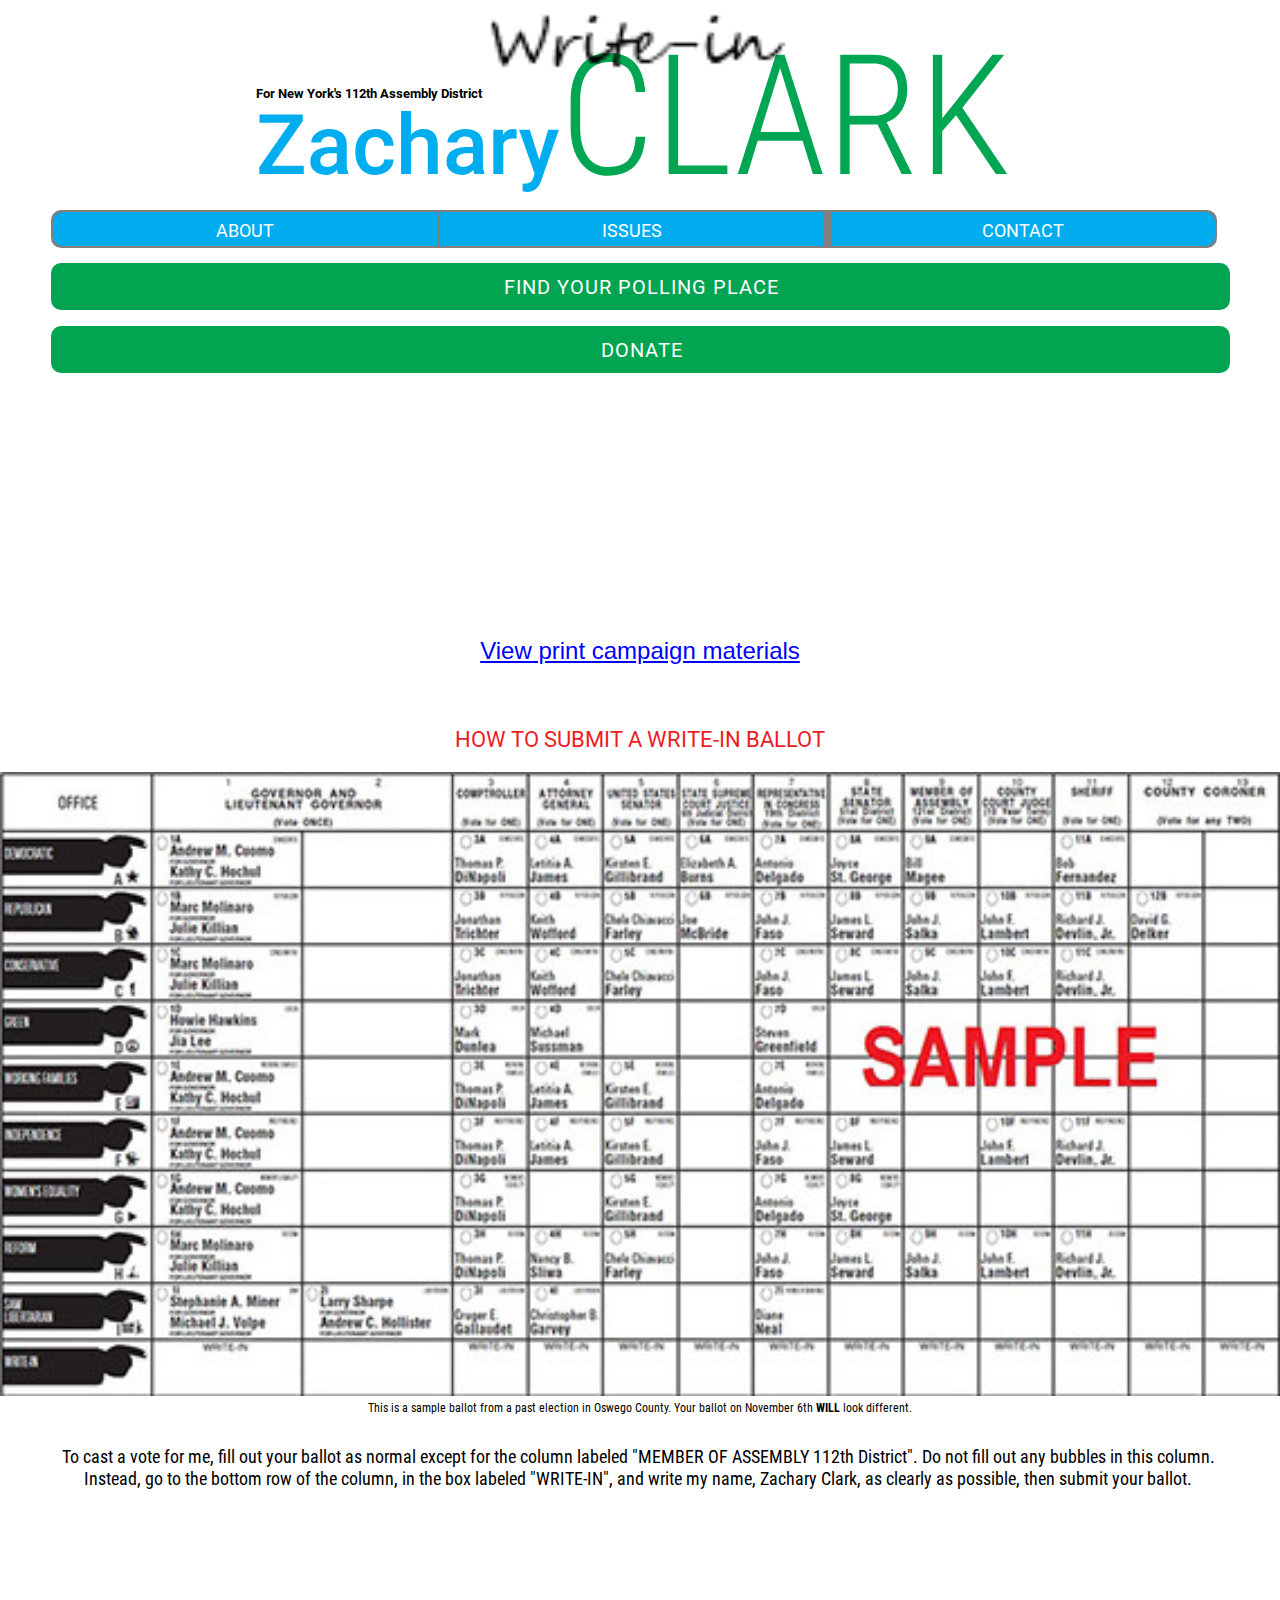
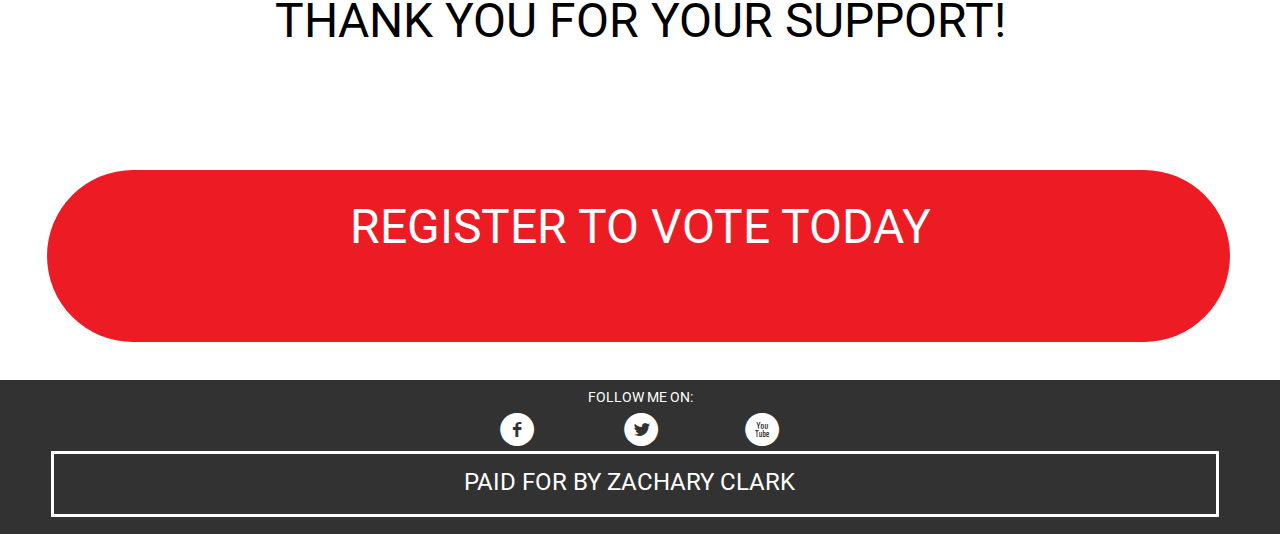
==== commit 31a9c223: "Update index.html" ====
--- a/docs/phone/index.html
+++ b/docs/phone/index.html
@@ -71,7 +71,7 @@
      <h1>space</h1>
     </div>
     <div align="center"><!-- image -->
-      <iframe width="854" height="428" src="https://www.youtube.com/embed/7cshYTzBGks" frameborder="0" allow="accelerometer; autoplay; encrypted-media; gyroscope; picture-in-picture" allowfullscreen></iframe>
+      <iframe width="426" height="214" src="https://www.youtube.com/embed/7cshYTzBGks" frameborder="0" allow="accelerometer; autoplay; encrypted-media; gyroscope; picture-in-picture" allowfullscreen></iframe>
     </div>
     <div align="center" style="color:#FFFFFF";><!-- group -->
      <h1>space</h1>
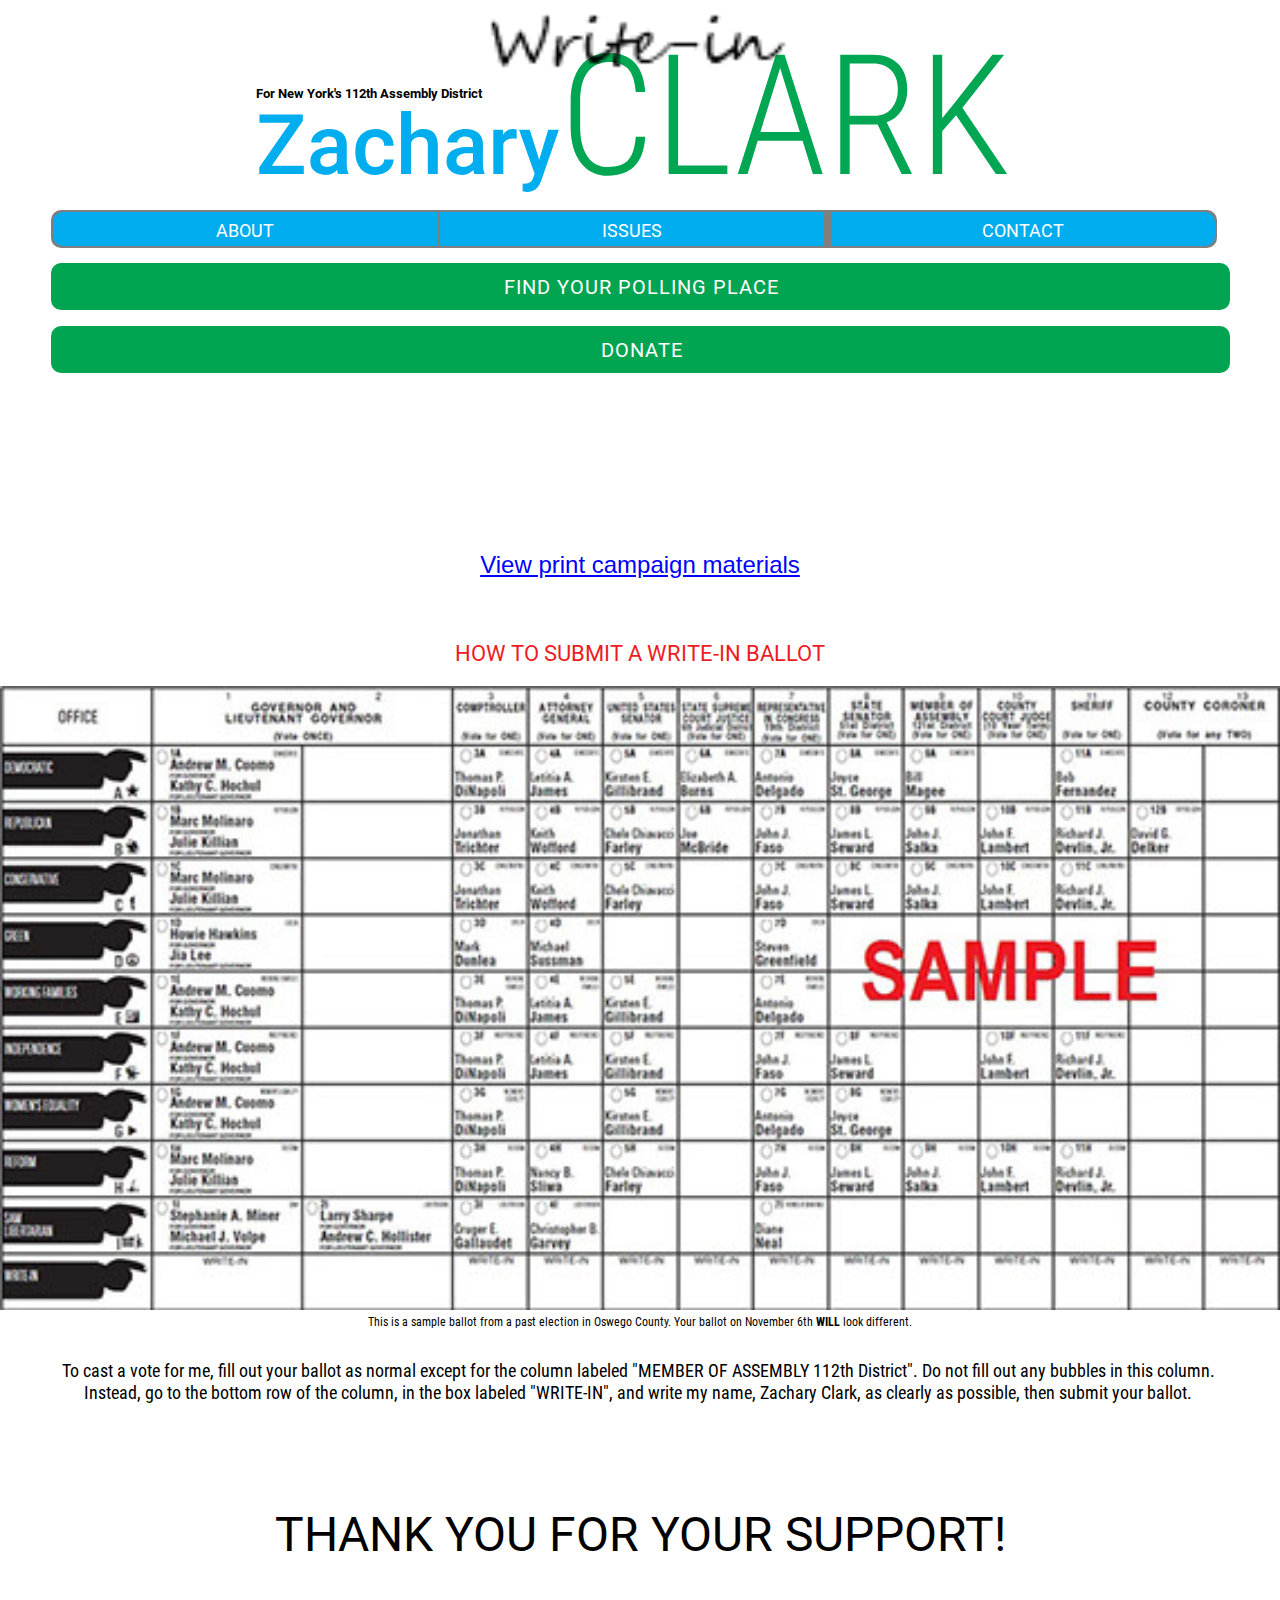
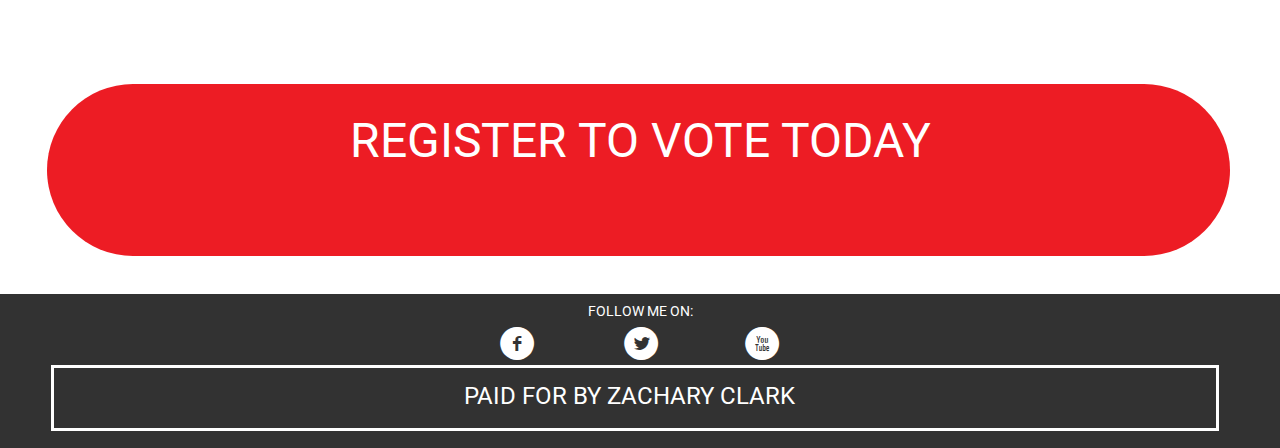
==== commit ef032ff2: "Update index.html" ====
--- a/docs/phone/index.html
+++ b/docs/phone/index.html
@@ -71,7 +71,7 @@
      <h1>space</h1>
     </div>
     <div align="center"><!-- image -->
-      <iframe width="426" height="214" src="https://www.youtube.com/embed/7cshYTzBGks" frameborder="0" allow="accelerometer; autoplay; encrypted-media; gyroscope; picture-in-picture" allowfullscreen></iframe>
+      <iframe width="256" height="128" src="https://www.youtube.com/embed/7cshYTzBGks" frameborder="0" allow="accelerometer; autoplay; encrypted-media; gyroscope; picture-in-picture" allowfullscreen></iframe>
     </div>
     <div align="center" style="color:#FFFFFF";><!-- group -->
      <h1>space</h1>
